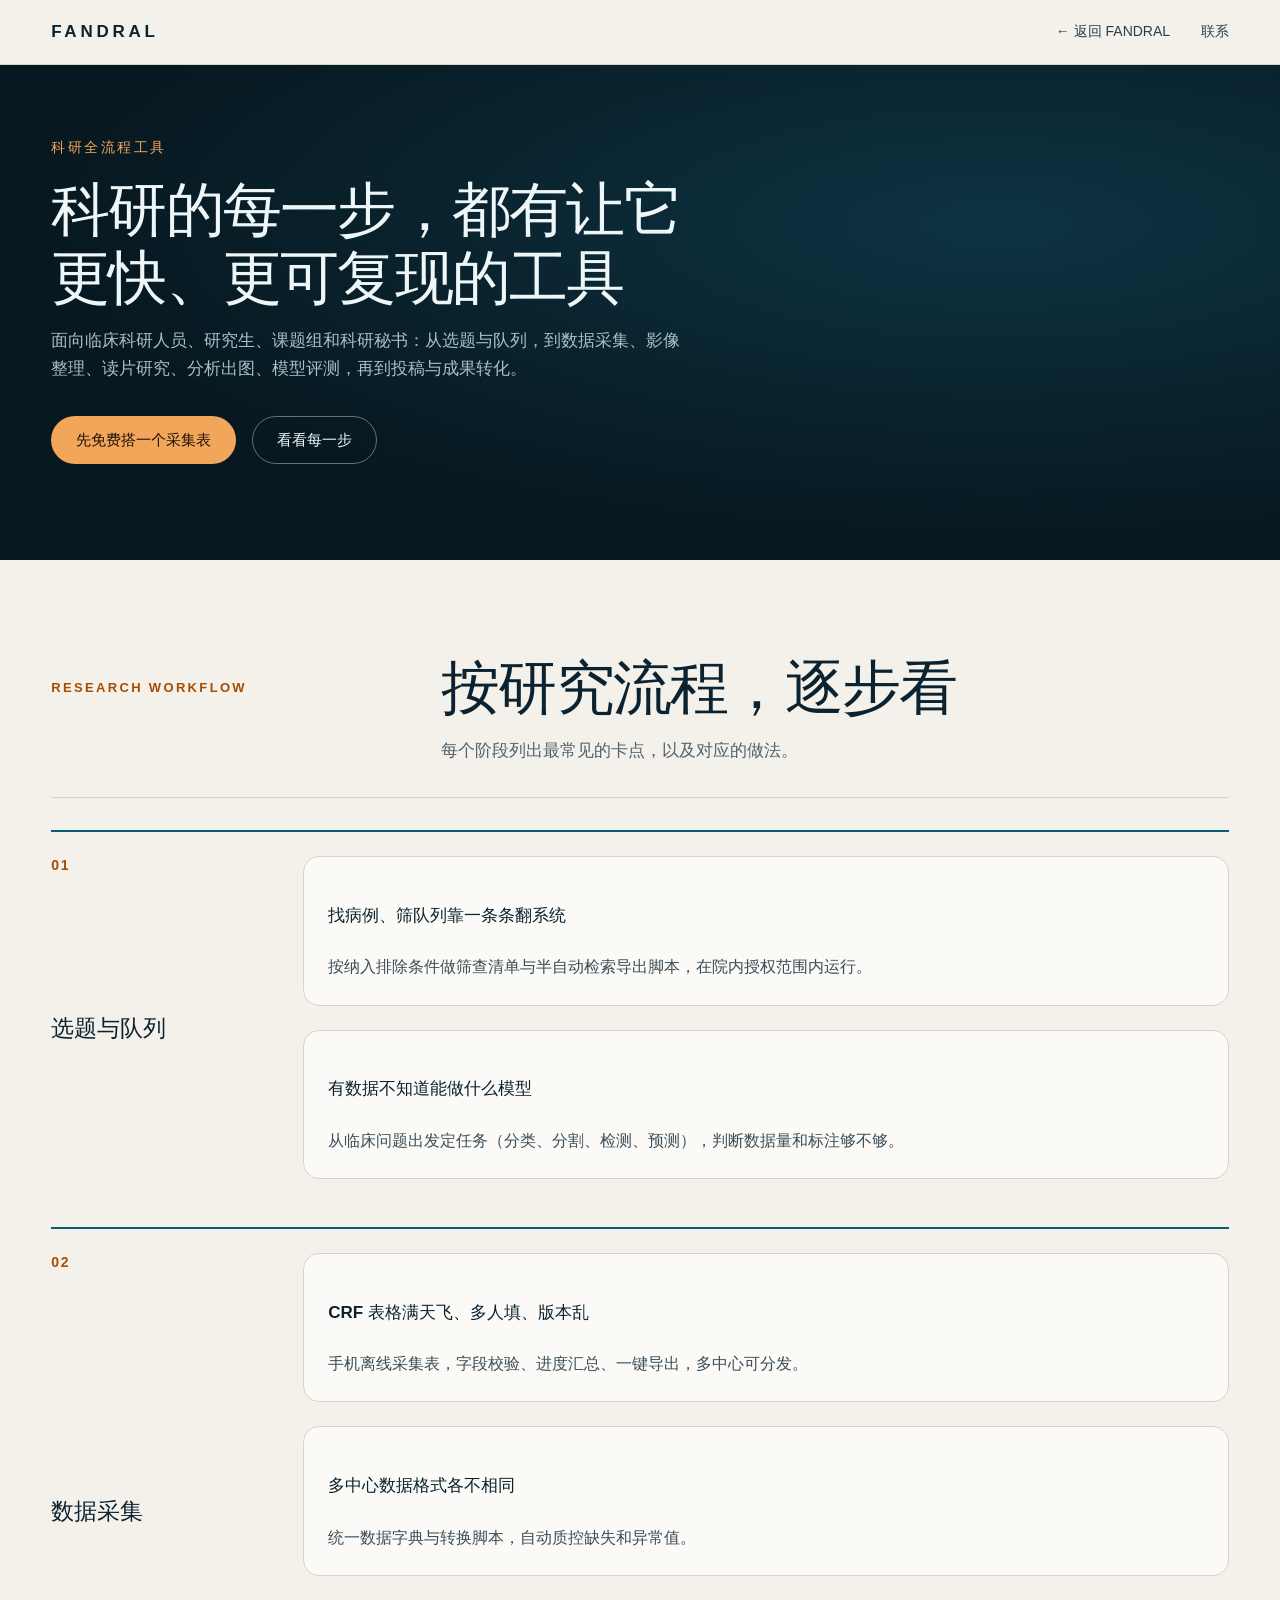
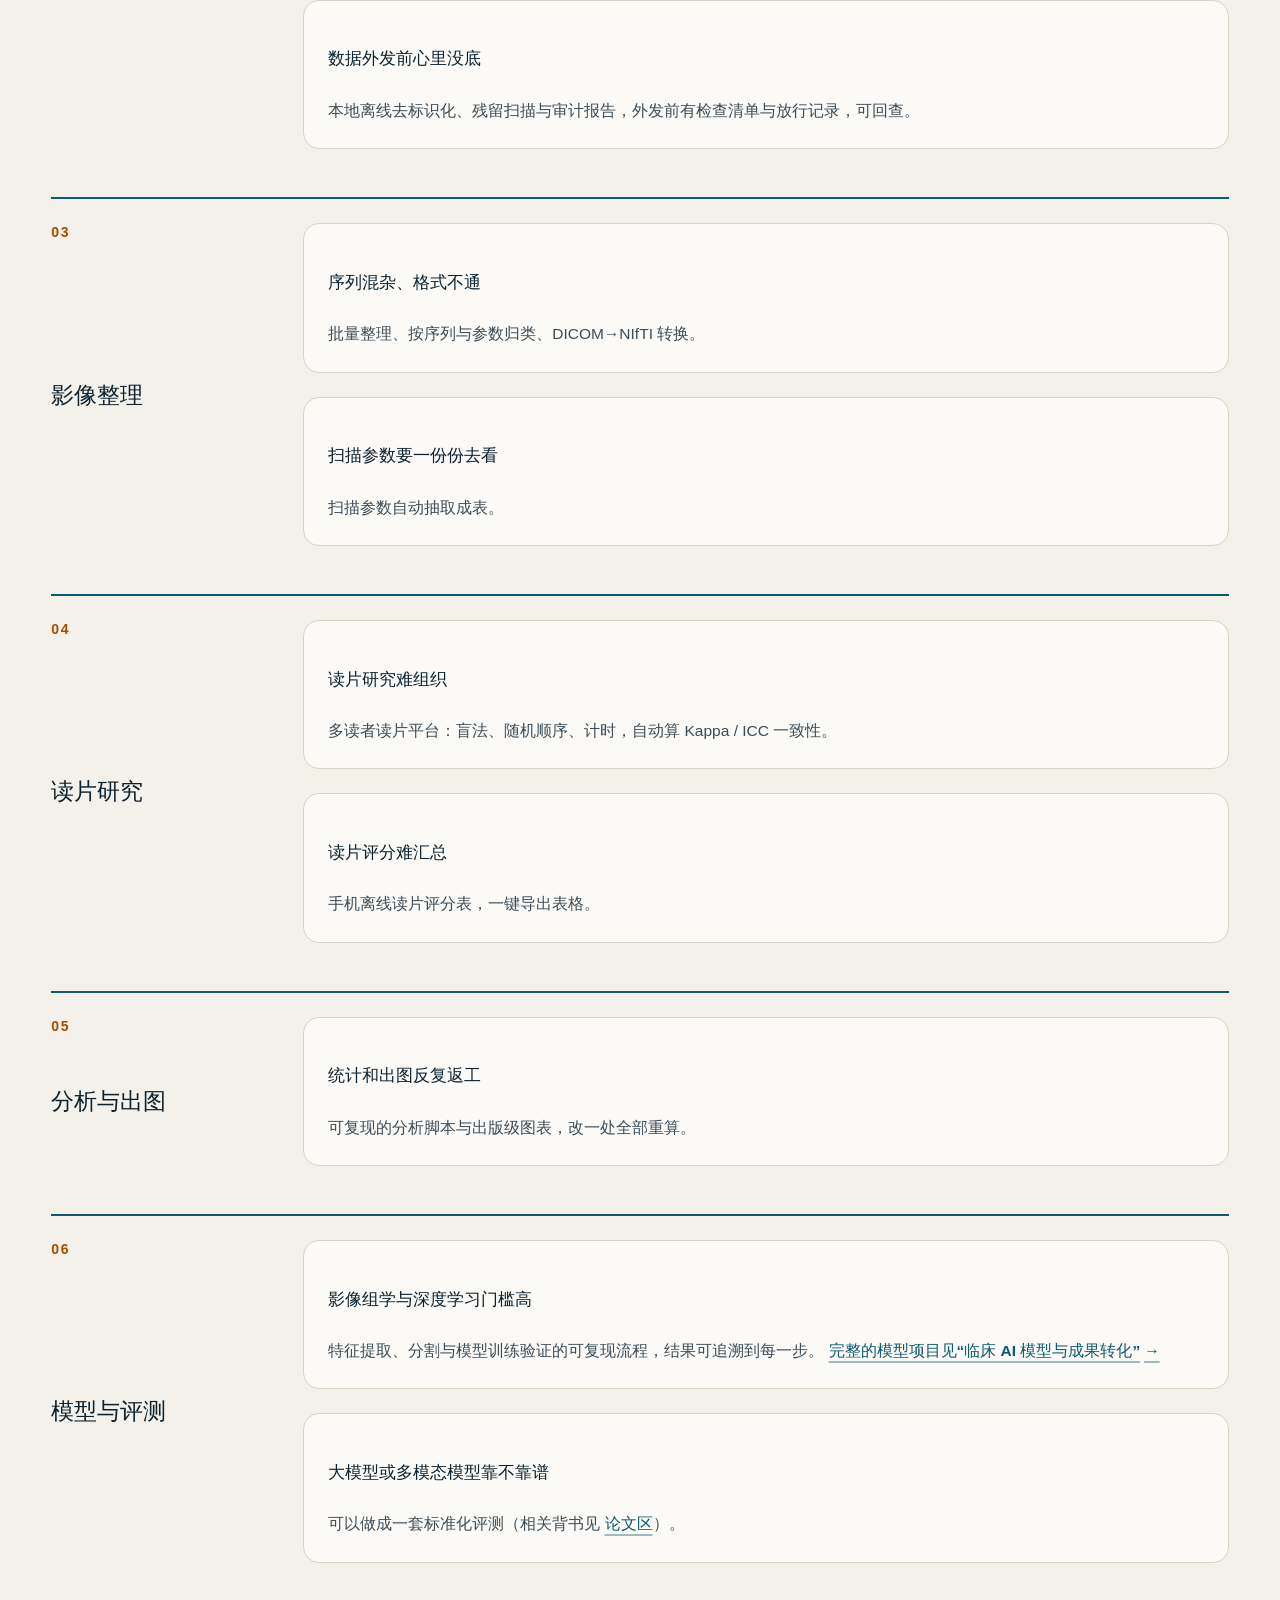
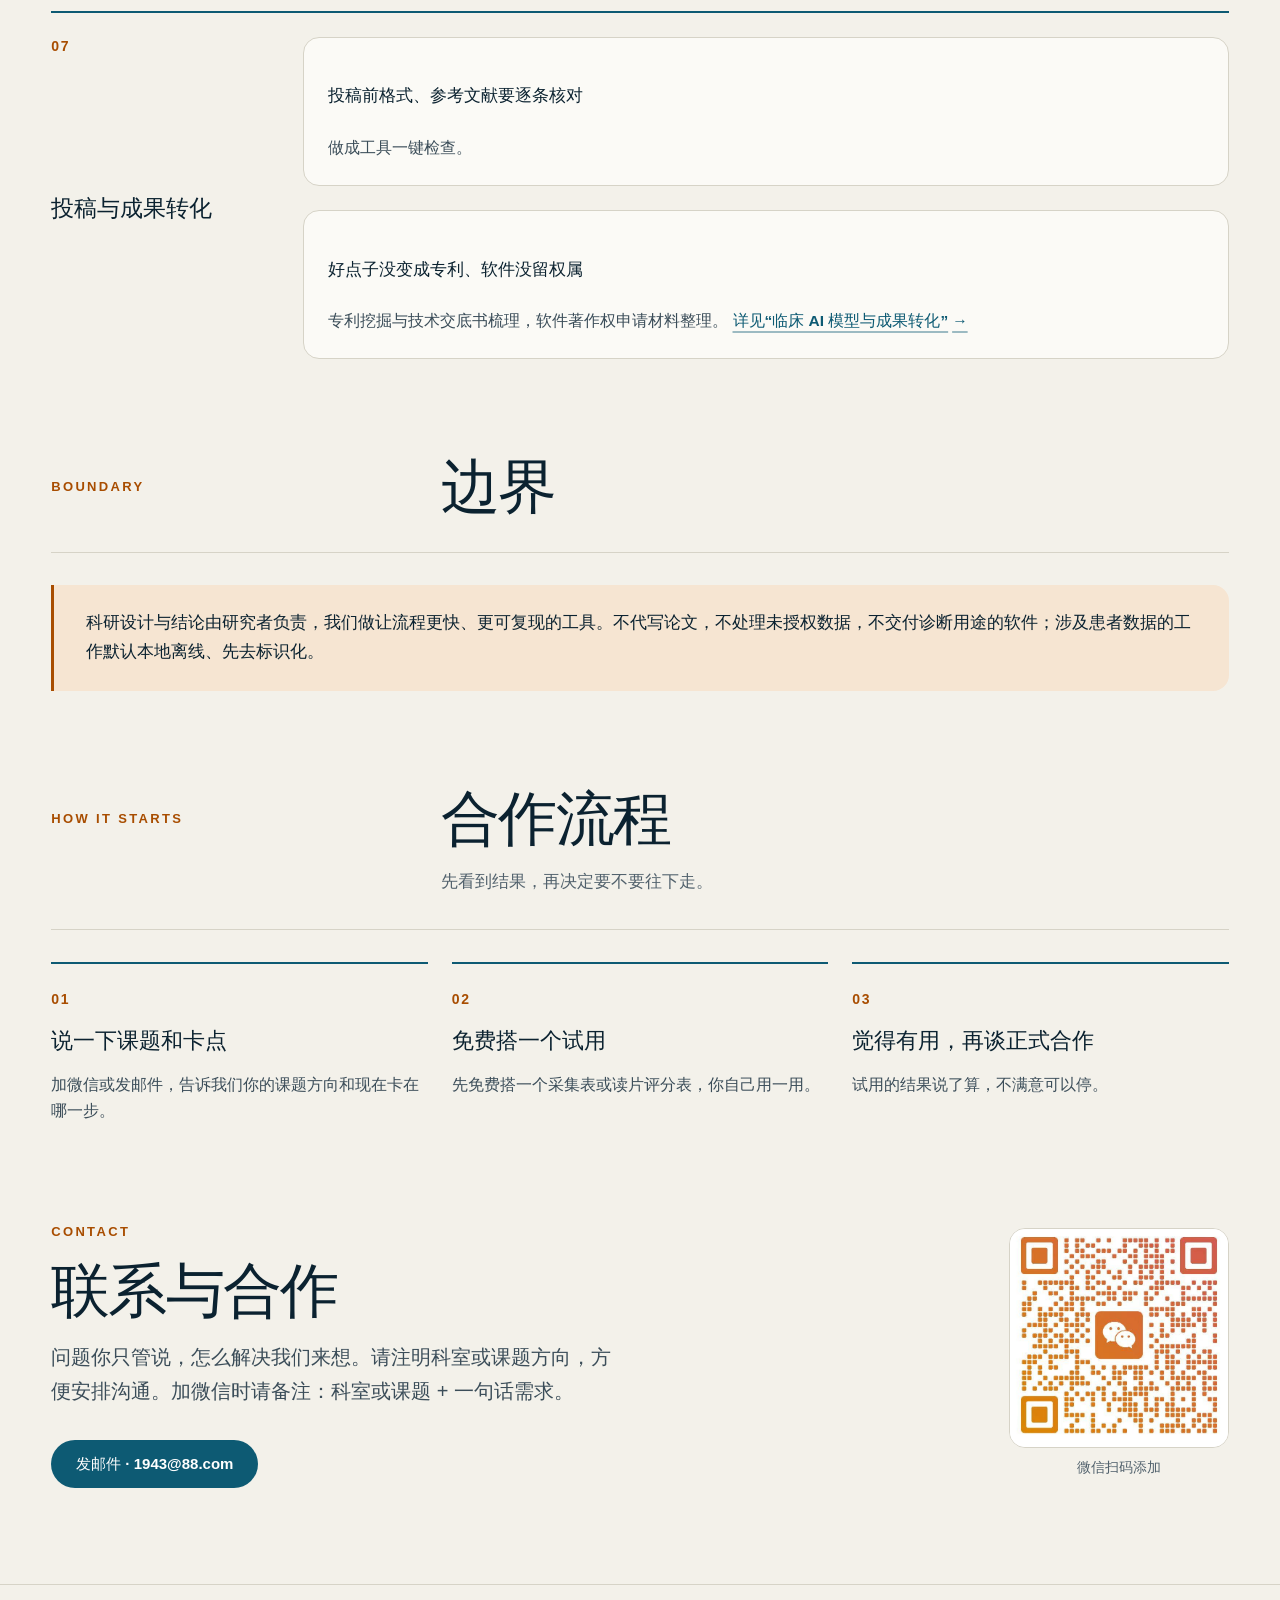
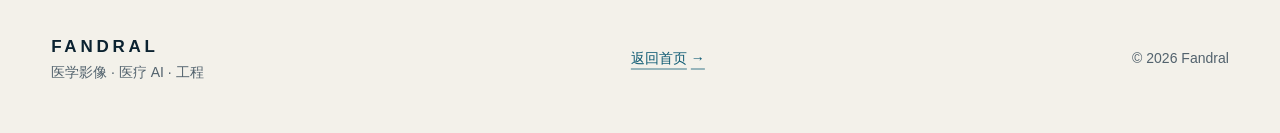
==== research/index.html @ ef319b2a "展示页服务区改为“卡在哪一步”加九个领域，新增科研全流程页 Co-Authored-By: Claude Opus 5.5 <noreply@anthropic.com>" ====
<!doctype html>
<html lang="zh-CN">
  <head>
    <meta charset="UTF-8" />
    <meta name="viewport" content="width=device-width, initial-scale=1.0" />
    <meta
      name="description"
      content="从选题与队列、数据采集、影像整理、读片研究到分析出图、模型评测和成果转化：临床科研全流程的可复现工具。"
    />
    <meta name="color-scheme" content="light dark" />
    <meta name="theme-color" content="#f3f1ea" media="(prefers-color-scheme: light)" />
    <meta name="theme-color" content="#071820" media="(prefers-color-scheme: dark)" />
    <meta property="og:title" content="科研全流程工具 | FANDRAL" />
    <meta property="og:description" content="让临床科研的每一步更快、更可复现。" />
    <meta property="og:type" content="website" />
    <meta property="og:url" content="https://fandral2008.github.io/research/" />
    <meta property="og:image" content="https://fandral2008.github.io/assets/og-fandral.png" />
    <meta name="twitter:card" content="summary_large_image" />
    <title>科研全流程工具 | FANDRAL</title>
    <link rel="icon" href="../assets/favicon.svg" type="image/svg+xml" />
    <link rel="stylesheet" href="../styles.css?v=20261024-r4" />
    <script src="../script.js?v=20261024-r4" defer></script>
  </head>
  <body>
    <a class="skip-link" href="#main">跳到主要内容</a>

    <header class="site-header" data-header data-solid>
      <a class="brand" href="../" aria-label="返回 FANDRAL 首页">FANDRAL</a>
      <nav aria-label="主导航">
        <a href="../">← 返回 FANDRAL</a>
        <a href="#contact">联系</a>
      </nav>
    </header>

    <main id="main">
      <section class="sub-hero" aria-labelledby="res-title">
        <div class="sub-hero-copy">
          <p class="hero-kicker">科研全流程工具</p>
          <h1 id="res-title">科研的每一步，都有让它更快、更可复现的工具</h1>
          <p class="hero-summary">面向临床科研人员、研究生、课题组和科研秘书：从选题与队列，到数据采集、影像整理、读片研究、分析出图、模型评测，再到投稿与成果转化。</p>
          <div class="hero-actions">
            <a class="button button-primary" href="#contact">先免费搭一个采集表</a>
            <a class="button button-ghost" href="#flow">看看每一步</a>
          </div>
        </div>
      </section>

      <section class="section" id="flow" aria-labelledby="flow-title">
        <div class="section-intro">
          <p class="eyebrow">Research Workflow</p>
          <div>
            <h2 id="flow-title">按研究流程，逐步看</h2>
            <p>每个阶段列出最常见的卡点，以及对应的做法。</p>
          </div>
        </div>
        <ol class="flow">
        <li class="flow-stage">
          <h3><span class="num">01</span>选题与队列</h3>
          <div class="flow-items">
            <article class="flow-item"><h4>找病例、筛队列靠一条条翻系统</h4><p>按纳入排除条件做筛查清单与半自动检索导出脚本，在院内授权范围内运行。</p></article>
            <article class="flow-item"><h4>有数据不知道能做什么模型</h4><p>从临床问题出发定任务（分类、分割、检测、预测），判断数据量和标注够不够。</p></article>
          </div>
        </li>
        <li class="flow-stage">
          <h3><span class="num">02</span>数据采集</h3>
          <div class="flow-items">
            <article class="flow-item"><h4>CRF 表格满天飞、多人填、版本乱</h4><p>手机离线采集表，字段校验、进度汇总、一键导出，多中心可分发。</p></article>
            <article class="flow-item"><h4>多中心数据格式各不相同</h4><p>统一数据字典与转换脚本，自动质控缺失和异常值。</p></article>
            <article class="flow-item"><h4>数据外发前心里没底</h4><p>本地离线去标识化、残留扫描与审计报告，外发前有检查清单与放行记录，可回查。</p></article>
          </div>
        </li>
        <li class="flow-stage">
          <h3><span class="num">03</span>影像整理</h3>
          <div class="flow-items">
            <article class="flow-item"><h4>序列混杂、格式不通</h4><p>批量整理、按序列与参数归类、DICOM→NIfTI 转换。</p></article>
            <article class="flow-item"><h4>扫描参数要一份份去看</h4><p>扫描参数自动抽取成表。</p></article>
          </div>
        </li>
        <li class="flow-stage">
          <h3><span class="num">04</span>读片研究</h3>
          <div class="flow-items">
            <article class="flow-item"><h4>读片研究难组织</h4><p>多读者读片平台：盲法、随机顺序、计时，自动算 Kappa / ICC 一致性。</p></article>
            <article class="flow-item"><h4>读片评分难汇总</h4><p>手机离线读片评分表，一键导出表格。</p></article>
          </div>
        </li>
        <li class="flow-stage">
          <h3><span class="num">05</span>分析与出图</h3>
          <div class="flow-items">
            <article class="flow-item"><h4>统计和出图反复返工</h4><p>可复现的分析脚本与出版级图表，改一处全部重算。</p></article>
          </div>
        </li>
        <li class="flow-stage">
          <h3><span class="num">06</span>模型与评测</h3>
          <div class="flow-items">
            <article class="flow-item"><h4>影像组学与深度学习门槛高</h4><p>特征提取、分割与模型训练验证的可复现流程，结果可追溯到每一步。 <a class="text-link" href="../#svc-model">完整的模型项目见“临床 AI 模型与成果转化” <span aria-hidden="true">→</span></a></p></article>
            <article class="flow-item"><h4>大模型或多模态模型靠不靠谱</h4><p>可以做成一套标准化评测（相关背书见 <a class="text-link" href="../#papers">论文区</a>）。</p></article>
          </div>
        </li>
        <li class="flow-stage">
          <h3><span class="num">07</span>投稿与成果转化</h3>
          <div class="flow-items">
            <article class="flow-item"><h4>投稿前格式、参考文献要逐条核对</h4><p>做成工具一键检查。</p></article>
            <article class="flow-item"><h4>好点子没变成专利、软件没留权属</h4><p>专利挖掘与技术交底书梳理，软件著作权申请材料整理。 <a class="text-link" href="../#svc-model">详见“临床 AI 模型与成果转化” <span aria-hidden="true">→</span></a></p></article>
          </div>
        </li>
        </ol>
      </section>

      <section class="section" id="boundary" aria-labelledby="boundary-title">
        <div class="section-intro">
          <p class="eyebrow">Boundary</p>
          <div>
            <h2 id="boundary-title">边界</h2>
          </div>
        </div>
        <p class="callout">科研设计与结论由研究者负责，我们做让流程更快、更可复现的工具。不代写论文，不处理未授权数据，不交付诊断用途的软件；涉及患者数据的工作默认本地离线、先去标识化。</p>
      </section>

      <section class="section" id="start" aria-labelledby="start-title">
        <div class="section-intro">
          <p class="eyebrow">How It Starts</p>
          <div>
            <h2 id="start-title">合作流程</h2>
            <p>先看到结果，再决定要不要往下走。</p>
          </div>
        </div>
        <ol class="method-list steps">
          <li><span class="num">01</span><h3>说一下课题和卡点</h3><p>加微信或发邮件，告诉我们你的课题方向和现在卡在哪一步。</p></li>
          <li><span class="num">02</span><h3>免费搭一个试用</h3><p>先免费搭一个采集表或读片评分表，你自己用一用。</p></li>
          <li><span class="num">03</span><h3>觉得有用，再谈正式合作</h3><p>试用的结果说了算，不满意可以停。</p></li>
        </ol>
      </section>

      <section class="contact" id="contact" aria-labelledby="contact-title">
        <div class="contact-copy">
          <p class="eyebrow">Contact</p>
          <h2 id="contact-title">联系与合作</h2>
          <p>问题你只管说，怎么解决我们来想。请注明科室或课题方向，方便安排沟通。加微信时请备注：科室或课题 + 一句话需求。</p>
          <a class="button button-primary" href="mailto:1943@88.com">发邮件 · 1943@88.com</a>
        </div>
        <figure class="contact-qr">
          <div class="qr-frame"><img src="../assets/wechat-qr.jpg" alt="微信二维码" width="820" height="1229" loading="lazy" /></div>
          <figcaption><span class="qr-desktop">微信扫码添加</span><span class="qr-mobile">长按识别二维码</span></figcaption>
        </figure>
      </section>
    </main>

    <footer class="site-footer">
      <div>
        <p class="brand">FANDRAL</p>
        <p>医学影像 · 医疗 AI · 工程</p>
      </div>
      <a class="text-link" href="../">返回首页 <span aria-hidden="true">→</span></a>
      <p>© <span data-year></span> Fandral</p>
    </footer>
  </body>
</html>
---- styles.css ----
/* FANDRAL — 影像控制台：墨青海军蓝为主色，琥珀为信号色 */

:root {
  color-scheme: light dark;

  --bg: #f3f1ea;
  --surface: #fbfaf6;
  --surface-2: #eae8df;
  --ink: #0b2230;
  --ink-2: #3b4d59;
  --muted: #52626d;
  --line: #d6d3c7;
  --primary: #0d5a73;
  --primary-ink: #ffffff;
  --primary-soft: #dcebee;
  --accent: #a84d00;
  --accent-soft: #f6e5d2;
  --focus: #a84d00;
  --glass: rgb(243 241 234 / 84%);
  --shadow: 0 1px 0 rgb(11 34 48 / 4%), 0 18px 40px -24px rgb(11 34 48 / 28%);

  --hero-bg: #071820;
  --hero-ink: #eef6f7;
  --hero-muted: #a9c0c8;
  --hero-line: #6fc6d8;
  --hero-accent: #f2a65a;

  --dot-live: #1b8a5a;
  --dot-patent: #c4730f;
  --dot-private: #6b7b86;
  --dot-open: #0d6f8e;
  --dot-research: #7a5cc7;

  --content: 1440px;
  --gutter: clamp(20px, 4vw, 72px);
  --r-sm: 8px;
  --r-md: 16px;
  --r-lg: 24px;
  --s1: 8px;
  --s2: 16px;
  --s3: 24px;
  --s4: 32px;
  --s5: 48px;
  --s6: 64px;
  --s7: 96px;
  --ease-out: cubic-bezier(0.22, 1, 0.36, 1);

  font-family: Inter, "SF Pro Text", "PingFang SC", "HarmonyOS Sans SC", "Microsoft YaHei", sans-serif;
  font-synthesis: none;
  text-rendering: optimizeLegibility;
  -webkit-font-smoothing: antialiased;
}

@media (prefers-color-scheme: dark) {
  :root {
    --bg: #071820;
    --surface: #0d2530;
    --surface-2: #11303d;
    --ink: #e7f1f3;
    --ink-2: #bdd0d6;
    --muted: #98aeb7;
    --line: #1f3d4b;
    --primary: #6cc9dc;
    --primary-ink: #04202a;
    --primary-soft: #123644;
    --accent: #f2a65a;
    --accent-soft: #3a2a1a;
    --focus: #f2a65a;
    --glass: rgb(7 24 32 / 82%);
    --shadow: 0 1px 0 rgb(255 255 255 / 3%), 0 18px 40px -24px rgb(0 0 0 / 70%);

    --dot-live: #4cc58c;
    --dot-patent: #f2a65a;
    --dot-private: #8ea3ad;
    --dot-open: #6cc9dc;
    --dot-research: #a58df0;
  }
}

* {
  box-sizing: border-box;
}

html {
  scroll-behavior: smooth;
  scroll-padding-top: 72px;
}

body {
  margin: 0;
  overflow-x: hidden;
  background: var(--bg);
  color: var(--ink);
  font-size: 16px;
  line-height: 1.7;
}

h1,
h2,
h3,
p,
dl,
dd,
ol,
ul {
  margin: 0;
}

ul,
ol {
  padding: 0;
  list-style: none;
}

a {
  color: inherit;
}

button,
a {
  -webkit-tap-highlight-color: transparent;
}

button:focus-visible,
a:focus-visible {
  outline: 3px solid var(--focus);
  outline-offset: 4px;
  border-radius: 4px;
}

.num,
.project-index,
.method-list .num,
#project-count,
.patent-no {
  font-variant-numeric: tabular-nums;
  font-feature-settings: "tnum" 1;
}

.skip-link {
  position: fixed;
  top: 12px;
  left: 12px;
  z-index: 100;
  padding: 10px 14px;
  background: var(--primary);
  color: var(--primary-ink);
  border-radius: var(--r-sm);
  transform: translateY(-160%);
}

.skip-link:focus {
  transform: translateY(0);
}

/* ---------- header ---------- */

.site-header {
  position: fixed;
  top: 0;
  left: 0;
  right: 0;
  z-index: 50;
  display: flex;
  align-items: center;
  justify-content: space-between;
  gap: var(--s3);
  height: 64px;
  padding-inline: var(--gutter);
  color: var(--hero-ink);
  transition: background 240ms var(--ease-out), color 240ms var(--ease-out), box-shadow 240ms var(--ease-out);
}

.site-header.is-scrolled {
  background: var(--glass);
  color: var(--ink);
  box-shadow: 0 1px 0 var(--line);
  -webkit-backdrop-filter: blur(14px) saturate(1.2);
  backdrop-filter: blur(14px) saturate(1.2);
}

.brand {
  font-weight: 800;
  font-size: 17px;
  letter-spacing: 0.22em;
  text-decoration: none;
}

.site-header nav {
  display: flex;
  gap: clamp(14px, 2.4vw, 36px);
}

.site-header nav a {
  position: relative;
  padding-block: 6px;
  font-size: 14px;
  text-decoration: none;
  opacity: 0.86;
  transition: opacity 160ms;
}

.site-header nav a::after {
  content: "";
  position: absolute;
  left: 0;
  right: 0;
  bottom: 0;
  height: 2px;
  background: var(--hero-accent);
  transform: scaleX(0);
  transform-origin: left;
  transition: transform 260ms var(--ease-out);
}

.is-scrolled nav a::after {
  background: var(--accent);
}

.site-header nav a:hover {
  opacity: 1;
}

.site-header nav a:hover::after {
  transform: scaleX(1);
}

/* ---------- buttons ---------- */

.button {
  display: inline-flex;
  align-items: center;
  justify-content: center;
  gap: 8px;
  min-height: 48px;
  padding: 0 24px;
  border: 1.5px solid transparent;
  border-radius: 999px;
  font-size: 15px;
  font-weight: 600;
  text-decoration: none;
  transition: transform 220ms var(--ease-out), background 160ms, border-color 160ms, color 160ms;
}

.button:hover {
  transform: translateY(-2px);
}

.button-primary {
  background: var(--hero-accent);
  color: #1d1205;
}

.button-primary:hover {
  background: #ffb870;
}

.button-ghost {
  border-color: rgb(238 246 247 / 40%);
  color: var(--hero-ink);
}

.button-ghost:hover {
  border-color: var(--hero-ink);
}

.button-outline {
  min-height: 40px;
  padding: 0 18px;
  border-color: var(--primary);
  color: var(--primary);
  font-size: 14px;
}

.button-outline:hover {
  background: var(--primary);
  color: var(--primary-ink);
}

.contact .button-primary {
  background: var(--primary);
  color: var(--primary-ink);
}

.contact .button-primary:hover {
  background: var(--ink);
  color: var(--bg);
}

.text-link {
  display: inline-flex;
  align-items: center;
  gap: 4px;
  color: var(--primary);
  font-weight: 600;
  text-decoration: underline;
  text-decoration-thickness: 1.5px;
  text-underline-offset: 5px;
  text-decoration-color: color-mix(in srgb, currentColor 40%, transparent);
  transition: text-decoration-color 160ms;
}

.text-link:hover {
  text-decoration-color: currentColor;
}

/* ---------- hero ---------- */

main,
.site-footer {
  width: 100%;
}

.hero {
  position: relative;
  display: flex;
  align-items: center;
  min-height: min(100svh, 900px);
  overflow: hidden;
  background: radial-gradient(120% 90% at 78% 40%, #0d3342 0%, var(--hero-bg) 62%);
  color: var(--hero-ink);
  isolation: isolate;
}

.hero-field {
  position: absolute;
  inset: 0;
  z-index: -1;
  transform: translate3d(var(--hero-x, 0), var(--hero-y, 0), 0) scale(1.04);
  transition: transform 420ms var(--ease-out);
  -webkit-mask-image: linear-gradient(90deg, transparent 0%, #000 52%);
  mask-image: linear-gradient(90deg, transparent 0%, #000 52%);
}

.hero-field svg {
  width: 100%;
  height: 100%;
}

.contours {
  stroke: var(--hero-line);
  stroke-width: 1.1;
  opacity: 0.4;
}

.contours path:nth-child(3n) {
  stroke-dasharray: 3 7;
}

.reticle {
  stroke: var(--hero-accent);
  stroke-width: 1.6;
}

.reticle .dot {
  fill: var(--hero-accent);
}

.hero-copy {
  width: min(100%, var(--content));
  margin-inline: auto;
  padding: 128px var(--gutter) 112px;
}

.hero-kicker {
  color: var(--hero-accent);
  font-size: 14px;
  font-weight: 600;
  letter-spacing: 0.18em;
}

.hero h1 {
  margin-top: var(--s3);
  font-size: clamp(64px, 12vw, 176px);
  font-weight: 800;
  line-height: 0.92;
  letter-spacing: -0.045em;
  background: linear-gradient(180deg, #ffffff 30%, #9fd4e0 100%);
  -webkit-background-clip: text;
  background-clip: text;
  color: transparent;
}

.hero-lead {
  max-width: 22em;
  margin-top: var(--s4);
  font-size: clamp(22px, 2.8vw, 38px);
  font-weight: 600;
  line-height: 1.35;
}

.hero-summary {
  max-width: 34em;
  margin-top: var(--s2);
  color: var(--hero-muted);
  font-size: clamp(16px, 1.3vw, 18px);
}

.hero-actions {
  display: flex;
  flex-wrap: wrap;
  gap: var(--s2);
  margin-top: var(--s5);
}

.hero-note {
  position: absolute;
  right: var(--gutter);
  bottom: var(--s4);
  color: var(--hero-muted);
  font-size: 12px;
  letter-spacing: 0.2em;
}

/* ---------- facts ---------- */

.facts {
  display: grid;
  grid-template-columns: repeat(4, 1fr);
  width: min(100% - 2 * var(--gutter), var(--content));
  margin: calc(var(--s6) * -1) auto 0;
  position: relative;
  z-index: 2;
  background: var(--surface);
  border: 1px solid var(--line);
  border-radius: var(--r-lg);
  box-shadow: var(--shadow);
  overflow: hidden;
}

.facts > div {
  display: flex;
  flex-direction: column;
  justify-content: space-between;
  gap: var(--s2);
  min-height: 148px;
  padding: var(--s4);
}

.facts > div + div {
  border-left: 1px solid var(--line);
}

.facts strong {
  color: var(--primary);
  font-size: clamp(22px, 2.3vw, 32px);
  font-weight: 800;
  line-height: 1.15;
  letter-spacing: -0.02em;
}

.facts .num {
  font-size: clamp(40px, 4.4vw, 64px);
  line-height: 1;
}

.facts span {
  color: var(--muted);
  font-size: 14px;
}

/* ---------- sections ---------- */

.section,
.contact {
  width: min(100% - 2 * var(--gutter), var(--content));
  margin-inline: auto;
  padding-block: var(--s7) 0;
}

.section-intro {
  display: grid;
  grid-template-columns: minmax(0, 1fr) minmax(0, 2.2fr);
  gap: var(--s4);
  align-items: start;
  padding-bottom: var(--s4);
  border-bottom: 1px solid var(--line);
}

.eyebrow {
  color: var(--accent);
  font-size: 13px;
  font-weight: 700;
  letter-spacing: 0.18em;
  text-transform: uppercase;
}

h2 {
  font-size: clamp(36px, 4.6vw, 64px);
  font-weight: 800;
  line-height: 1.1;
  letter-spacing: -0.03em;
}

.section-intro > .eyebrow {
  padding-top: 1.6em;
}

.section-intro p:not(.eyebrow) {
  max-width: 36em;
  margin-top: var(--s2);
  color: var(--muted);
  font-size: 17px;
}

/* ---------- filters ---------- */

.filters {
  display: flex;
  flex-wrap: wrap;
  align-items: center;
  gap: var(--s1);
  padding-block: var(--s4);
}

.filter {
  min-height: 44px;
  padding: 0 20px;
  border: 1px solid var(--line);
  border-radius: 999px;
  background: transparent;
  color: var(--ink-2);
  font: inherit;
  font-size: 14px;
  cursor: pointer;
  transition: background 160ms, color 160ms, border-color 160ms;
}

.filter:hover {
  border-color: var(--primary);
  color: var(--primary);
}

.filter.is-active {
  border-color: var(--primary);
  background: var(--primary);
  color: var(--primary-ink);
}

#project-count {
  margin-left: auto;
  color: var(--muted);
  font-size: 14px;
}

[hidden] {
  display: none !important;
}

/* ---------- shared project bits ---------- */

.project-index {
  color: var(--accent);
  font-size: 13px;
  font-weight: 700;
  letter-spacing: 0.12em;
}

.project-type {
  color: var(--muted);
  font-size: 12px;
  font-weight: 600;
  letter-spacing: 0.1em;
  text-transform: uppercase;
}

.project h3 {
  font-size: clamp(22px, 2.2vw, 30px);
  font-weight: 700;
  line-height: 1.25;
  letter-spacing: -0.015em;
}

.case-lead {
  margin-top: var(--s1);
  color: var(--accent);
  font-size: clamp(16px, 1.4vw, 19px);
  font-weight: 600;
}

.project-tags {
  display: flex;
  flex-wrap: wrap;
  gap: 8px;
}

.project-tags li {
  padding: 4px 12px;
  border-radius: 999px;
  background: var(--primary-soft);
  color: var(--primary);
  font-size: 12.5px;
  font-weight: 600;
  line-height: 1.6;
}

.project-boundary {
  color: var(--muted);
  font-size: 13.5px;
  padding-left: 14px;
  border-left: 2px solid var(--accent);
}

.project-actions {
  display: flex;
  flex-wrap: wrap;
  align-items: center;
  gap: var(--s2) var(--s3);
}

.project-status {
  display: inline-flex;
  align-items: center;
  gap: 10px;
  align-self: flex-start;
  padding: 6px 14px 6px 12px;
  border: 1px solid var(--line);
  border-radius: 999px;
  color: var(--ink-2);
  font-size: 13px;
  font-weight: 600;
  line-height: 1.5;
}

.project-status::before {
  content: "";
  width: 8px;
  height: 8px;
  border-radius: 50%;
  background: var(--dot, var(--dot-private));
  box-shadow: 0 0 0 3px color-mix(in srgb, var(--dot, var(--dot-private)) 24%, transparent);
}

.status-live { --dot: var(--dot-live); }
.status-patent { --dot: var(--dot-patent); }
.status-private { --dot: var(--dot-private); }
.status-open { --dot: var(--dot-open); }
.status-research { --dot: var(--dot-research); }

/* ---------- case cards ---------- */

.case-list {
  display: grid;
  gap: var(--s3);
}

.case {
  display: grid;
  grid-template-columns: minmax(0, 1fr) clamp(220px, 24vw, 320px);
  grid-template-areas:
    "head art"
    "body art"
    "status art";
  column-gap: var(--s6);
  row-gap: var(--s3);
  padding: var(--s5);
  border: 1px solid var(--line);
  border-radius: var(--r-lg);
  background: var(--surface);
  box-shadow: var(--shadow);
  transition: transform 320ms var(--ease-out), border-color 200ms;
}

.case:hover {
  transform: translateY(-3px);
  border-color: var(--primary);
}

.case-head {
  grid-area: head;
  display: grid;
  gap: var(--s1);
}

.case-body {
  grid-area: body;
  display: grid;
  gap: var(--s3);
  align-content: start;
}

.case .project-status {
  grid-area: status;
  justify-self: start;
}

.case-steps {
  display: grid;
  gap: var(--s2);
}

.case-steps > div {
  display: grid;
  grid-template-columns: 56px minmax(0, 1fr);
  gap: var(--s2);
  padding-top: var(--s2);
  border-top: 1px solid var(--line);
}

.case-steps dt {
  color: var(--accent);
  font-size: 14px;
  font-weight: 700;
  letter-spacing: 0.1em;
}

.case-steps dd {
  color: var(--ink-2);
}

.case-points {
  display: grid;
  gap: var(--s1);
  margin: var(--s1) 0 0;
  padding: 0;
  list-style: none;
}

.case-points li {
  position: relative;
  padding-left: 18px;
}

.case-points li::before {
  content: "";
  position: absolute;
  top: 0.7em;
  left: 2px;
  width: 6px;
  height: 6px;
  border-radius: 50%;
  background: var(--accent);
}

.case-points strong {
  display: block;
  color: var(--ink);
  font-weight: 700;
}

.case-art {
  grid-area: art;
  align-self: stretch;
  justify-self: stretch;
  width: 100%;
  height: auto;
  min-height: 200px;
  padding: var(--s3);
  border-radius: var(--r-md);
  background:
    radial-gradient(circle at 80% 10%, color-mix(in srgb, var(--primary) 18%, transparent), transparent 60%),
    var(--surface-2);
  color: var(--primary);
}

.case-art .art-grid rect,
.case-art .art-box rect,
.case-art .art-ticks circle {
  fill: none;
  stroke: currentColor;
  stroke-width: 1.4;
  opacity: 0.55;
}

.case-art .art-grid rect.on {
  fill: currentColor;
  opacity: 0.85;
}

.case-art .art-line,
.case-art .art-lines path,
.case-art .art-masked path {
  fill: none;
  stroke: currentColor;
  stroke-width: 2;
  stroke-linecap: round;
}

.case-art .art-lines path {
  opacity: 0.5;
}

.case-art .art-masked path {
  stroke-width: 7;
  opacity: 0.8;
}

.case-art .art-shield {
  fill: color-mix(in srgb, var(--primary) 16%, transparent);
  stroke: currentColor;
  stroke-width: 2;
  stroke-linejoin: round;
}

.case-art .art-dot {
  fill: var(--accent);
}

.case-art .art-gate rect {
  fill: var(--accent);
}

.case-art .art-ring circle {
  fill: none;
  stroke: currentColor;
  stroke-width: 1.4;
  stroke-dasharray: 4 5;
  opacity: 0.6;
}

.case-art .art-core {
  fill: color-mix(in srgb, var(--primary) 22%, transparent);
  stroke: currentColor;
  stroke-width: 2;
}

.case-art .art-beam {
  fill: color-mix(in srgb, var(--accent) 22%, transparent);
  stroke: var(--accent);
  stroke-width: 1.2;
  stroke-dasharray: 3 4;
}

.case-art .art-bone {
  fill: none;
  stroke: currentColor;
  stroke-width: 9;
  stroke-linecap: round;
  stroke-linejoin: round;
  opacity: 0.55;
}

.case-art .art-bars rect {
  fill: currentColor;
}

.case-art .art-bars .lo { opacity: 0.3; }
.case-art .art-bars .mid { opacity: 0.6; }
.case-art .art-bars .hi { fill: var(--accent); }

/* ---------- bento ---------- */

.bento {
  display: grid;
  grid-template-columns: repeat(12, minmax(0, 1fr));
  grid-auto-flow: dense;
  gap: var(--s3);
  margin-top: var(--s3);
}

.tile {
  display: flex;
  flex-direction: column;
  align-items: flex-start;
  gap: var(--s2);
  grid-column: span 4;
  padding: var(--s4);
  border: 1px solid var(--line);
  border-radius: var(--r-lg);
  background: var(--surface);
  transition: transform 320ms var(--ease-out), border-color 200ms, box-shadow 200ms;
}

.tile:hover {
  transform: translateY(-3px);
  border-color: var(--primary);
  box-shadow: var(--shadow);
}

.tile-wide {
  grid-column: span 8;
}

.tile-w2 {
  grid-column: span 8;
}

.tile-tall {
  grid-row: span 2;
  background:
    radial-gradient(120% 80% at 100% 0%, color-mix(in srgb, var(--primary) 16%, transparent), transparent 60%),
    var(--surface);
}

.tile h3 {
  font-size: clamp(20px, 1.8vw, 24px);
}

.tile > p:not([class]) {
  color: var(--ink-2);
  font-size: 15.5px;
}

.tile .project-status {
  margin-top: auto;
}

/* ---------- method ---------- */

.method-list {
  display: grid;
  grid-template-columns: repeat(4, minmax(0, 1fr));
  gap: var(--s3);
  padding-top: var(--s4);
}

.method-list li {
  display: grid;
  align-content: start;
  gap: var(--s2);
  padding-top: var(--s3);
  border-top: 2px solid var(--primary);
}

.method-list .num {
  color: var(--accent);
  font-size: 14px;
  font-weight: 700;
  letter-spacing: 0.12em;
}

.method-list h3 {
  font-size: 22px;
  line-height: 1.3;
}

.method-list p {
  color: var(--ink-2);
  font-size: 15.5px;
}

.method-list .text-link {
  margin-left: 4px;
}

/* ---------- patents ---------- */

.patent-feature {
  position: relative;
  display: grid;
  gap: var(--s2);
  margin-top: var(--s4);
  padding: var(--s5) var(--s4);
  border: 1px solid var(--accent);
  border-radius: var(--r-lg);
  background:
    linear-gradient(100deg, var(--accent-soft), transparent 60%),
    var(--surface);
  overflow: hidden;
}

.patent-feature::after {
  content: "";
  position: absolute;
  right: -40px;
  top: -40px;
  width: 220px;
  height: 220px;
  border-radius: 50%;
  border: 1px solid color-mix(in srgb, var(--accent) 35%, transparent);
  box-shadow: 0 0 0 28px color-mix(in srgb, var(--accent) 7%, transparent), 0 0 0 56px color-mix(in srgb, var(--accent) 4%, transparent);
  pointer-events: none;
}

.patent-feature-top {
  display: flex;
  flex-wrap: wrap;
  align-items: center;
  gap: var(--s2) var(--s3);
}

.patent-feature h3 {
  max-width: 24em;
  font-size: clamp(24px, 3vw, 40px);
  line-height: 1.3;
  letter-spacing: -0.015em;
}

.patent-badge {
  display: inline-flex;
  align-items: center;
  align-self: start;
  justify-self: start;
  padding: 3px 12px;
  border-radius: 999px;
  background: var(--primary-soft);
  color: var(--primary);
  font-size: 13px;
  font-weight: 700;
  letter-spacing: 0.04em;
  white-space: nowrap;
}

.patent-badge.is-granted {
  background: var(--accent);
  color: var(--bg);
}

.patent-no {
  color: var(--muted);
  font-family: ui-monospace, "SF Mono", Menlo, Consolas, monospace;
  font-size: 14px;
  font-variant-numeric: tabular-nums;
  letter-spacing: 0.02em;
  overflow-wrap: anywhere;
}

.patent-role {
  color: var(--ink-2);
  font-size: 15px;
  font-weight: 600;
}

.patent-table {
  margin-top: var(--s3);
  border: 1px solid var(--line);
  border-radius: var(--r-lg);
  background: var(--surface);
  overflow: hidden;
}

.patent-item {
  display: grid;
  grid-template-columns: 96px minmax(0, 1fr) 112px 190px;
  gap: var(--s3);
  align-items: center;
  padding: var(--s3) var(--s4);
  transition: background 200ms;
}

.patent-item + .patent-item {
  border-top: 1px solid var(--line);
}

.patent-item:hover {
  background: var(--primary-soft);
}

.patent-item h3 {
  font-size: clamp(16px, 1.5vw, 19px);
  line-height: 1.45;
  font-weight: 600;
}

/* ---------- papers ---------- */

.paper {
  display: grid;
  grid-template-columns: minmax(0, 1fr) 280px;
  gap: var(--s5);
  margin-top: var(--s4);
  padding: var(--s5) var(--s4);
  border: 1px solid var(--line);
  border-radius: var(--r-lg);
  background:
    radial-gradient(90% 120% at 100% 0%, color-mix(in srgb, var(--primary) 12%, transparent), transparent 60%),
    var(--surface);
}

.paper-main {
  display: grid;
  align-content: start;
  gap: var(--s3);
}

.paper-meta {
  display: flex;
  flex-wrap: wrap;
  align-items: center;
  gap: var(--s1) var(--s2);
  color: var(--muted);
  font-size: 14px;
  font-weight: 600;
}

.paper h3 {
  font-size: clamp(20px, 2.2vw, 30px);
  line-height: 1.35;
  letter-spacing: -0.01em;
  overflow-wrap: break-word;
}

.paper-abstract {
  max-width: 40em;
  color: var(--ink-2);
  font-size: 16.5px;
}

.paper-figures {
  display: grid;
  align-content: center;
  gap: var(--s3);
  padding-left: var(--s4);
  border-left: 1px solid var(--line);
}

.paper-figures strong {
  display: block;
  color: var(--primary);
  font-size: clamp(44px, 4.6vw, 64px);
  font-weight: 800;
  line-height: 1;
}

.paper-figures span {
  color: var(--muted);
  font-size: 14px;
}

.paper-figures svg {
  width: 100%;
  max-width: 180px;
  height: auto;
}

.paper-dots circle {
  fill: var(--primary);
  opacity: 0.3;
}

.paper-dots .hit {
  fill: var(--accent);
  opacity: 1;
}

/* ---------- profile ---------- */

.profile-grid {
  display: grid;
  grid-template-columns: repeat(4, minmax(0, 1fr));
  gap: var(--s3);
  padding-top: var(--s4);
}

.profile-grid article {
  display: grid;
  align-content: start;
  gap: var(--s2);
  min-height: 260px;
  padding: var(--s4);
  border-radius: var(--r-md);
  background: var(--surface-2);
}

.profile-grid span {
  color: var(--accent);
  font-size: 32px;
  line-height: 1;
  font-weight: 700;
  letter-spacing: 0.12em;
}

.profile-grid h3 {
  font-size: clamp(22px, 2vw, 28px);
  line-height: 1.3;
}

.profile-grid p {
  color: var(--ink-2);
  font-size: 17px;
  line-height: 1.6;
}

/* ---------- contact & footer ---------- */

.contact {
  display: grid;
  grid-template-columns: minmax(0, 1fr) auto;
  gap: var(--s5);
  align-items: center;
  padding-bottom: var(--s7);
}

.contact-copy {
  display: grid;
  justify-items: start;
  gap: var(--s2);
}

.contact-copy > p:not(.eyebrow) {
  max-width: 28em;
  margin-bottom: var(--s2);
  color: var(--ink-2);
  font-size: clamp(17px, 1.6vw, 20px);
}

.contact-qr {
  display: grid;
  gap: var(--s1);
  justify-items: center;
  margin: 0;
}

.qr-frame {
  position: relative;
  width: 220px;
  height: 220px;
  overflow: hidden;
  border: 1px solid var(--line);
  border-radius: var(--r-md);
  background: #ffffff;
}

.qr-frame img {
  position: absolute;
  left: -18.3%;
  top: -60.8%;
  width: 136.7%;
  height: auto;
  max-width: none;
}

.contact-qr figcaption {
  color: var(--muted);
  font-size: 14px;
}

.qr-mobile {
  display: none;
}

.site-footer {
  display: flex;
  flex-wrap: wrap;
  align-items: center;
  justify-content: space-between;
  gap: var(--s3);
  padding: var(--s5) var(--gutter);
  border-top: 1px solid var(--line);
  color: var(--muted);
  font-size: 14px;
}

.site-footer .brand {
  color: var(--ink);
}

/* ---------- services ---------- */

.domains {
  margin-top: var(--s7, 96px);
}

.service-grid {
  display: grid;
  grid-template-columns: repeat(3, minmax(0, 1fr));
  align-items: start;
  gap: var(--s3);
  margin-top: var(--s4);
}

.service {
  display: flex;
  flex-direction: column;
  gap: var(--s2);
  padding: var(--s4);
  border: 1px solid var(--line);
  border-radius: var(--r-lg);
  background: var(--surface);
  transition: transform 320ms var(--ease-out), border-color 200ms, box-shadow 200ms;
}

.service:hover {
  border-color: var(--primary);
  box-shadow: var(--shadow);
}

.has-motion .service.reveal.is-visible:hover {
  transform: translateY(-3px);
}

.service-no {
  color: var(--accent);
  font-size: 13px;
  font-weight: 700;
  letter-spacing: 0.12em;
  font-variant-numeric: tabular-nums;
}

.service h3 {
  font-size: clamp(22px, 2vw, 28px);
  line-height: 1.25;
  letter-spacing: -0.015em;
}

.service-rows {
  display: grid;
  gap: var(--s1);
}

.service-rows > div {
  display: grid;
  grid-template-columns: 5.5em minmax(0, 1fr);
  gap: var(--s2);
  padding-top: var(--s1);
  border-top: 1px solid var(--line);
}

.service-rows dt {
  color: var(--muted);
  font-size: 13.5px;
  font-weight: 700;
}

.service-rows dd {
  color: var(--ink-2);
  font-size: 15.5px;
}

.service-rows > .is-start {
  margin-top: var(--s1);
  padding: 12px var(--s2);
  border: 0;
  border-left: 3px solid var(--accent);
  border-radius: 0 var(--r-sm) var(--r-sm) 0;
  background: var(--accent-soft);
}

.service-rows > .is-start dt {
  color: var(--accent);
}

.service-rows > .is-start dd {
  color: var(--ink);
  font-weight: 600;
}

.service-links {
  display: flex;
  flex-wrap: wrap;
  align-items: center;
  gap: var(--s1) var(--s3);
  margin-top: auto;
  padding-top: var(--s1);
  font-size: 14.5px;
}

.related {
  color: var(--muted);
  font-size: 14px;
}

.related .text-link {
  font-size: 14px;
}

.steps {
  grid-template-columns: repeat(3, minmax(0, 1fr));
}

.modes {
  grid-template-columns: repeat(4, minmax(0, 1fr));
}

/* ---------- stuck / stages ---------- */

.stage-grid {
  display: grid;
  grid-template-columns: repeat(4, minmax(0, 1fr));
  gap: var(--s3);
  margin-top: var(--s4);
}

.stage {
  display: flex;
  flex-direction: column;
  gap: var(--s2);
  padding: var(--s4);
  border: 1px solid var(--line);
  border-top: 3px solid var(--primary);
  border-radius: var(--r-lg);
  background: var(--surface);
  transition: transform 320ms var(--ease-out), border-color 200ms, box-shadow 200ms;
}

.stage:hover {
  border-color: var(--primary);
  box-shadow: var(--shadow);
}

.stage-no {
  color: var(--accent);
  font-size: 13px;
  font-weight: 700;
  letter-spacing: 0.12em;
  font-variant-numeric: tabular-nums;
}

.stage h3 {
  font-size: clamp(21px, 1.8vw, 26px);
  line-height: 1.25;
  letter-spacing: -0.015em;
}

.stage-situation {
  color: var(--muted);
  font-size: 15.5px;
  font-style: normal;
}

.stage-rows {
  display: grid;
  gap: var(--s1);
}

.stage-rows > div {
  display: grid;
  gap: 2px;
  padding-top: var(--s1);
  border-top: 1px solid var(--line);
}

.stage-rows dt {
  color: var(--muted);
  font-size: 13.5px;
  font-weight: 700;
}

.stage-rows dd {
  color: var(--ink-2);
  font-size: 15.5px;
}

.stage-rows > .is-out {
  padding: 12px var(--s2);
  border: 0;
  border-left: 3px solid var(--accent);
  border-radius: 0 var(--r-sm) var(--r-sm) 0;
  background: var(--accent-soft);
}

.stage-rows > .is-out dt {
  color: var(--accent);
}

.stage-rows > .is-out dd {
  color: var(--ink);
  font-weight: 600;
}

.stage .button {
  align-self: flex-start;
  margin-top: auto;
}

/* ---------- domain cards: pains, details ---------- */

.service-for {
  color: var(--ink-2);
  font-size: 15.5px;
}

.service-for span {
  margin-right: 0.6em;
  color: var(--muted);
  font-size: 13.5px;
  font-weight: 700;
}

.pain-head {
  margin-top: var(--s1);
  color: var(--primary);
  font-size: 13.5px;
  font-weight: 700;
  letter-spacing: 0.06em;
}

.pain-list {
  display: grid;
  gap: var(--s1);
}

.pain-list li {
  display: grid;
  gap: 2px;
  padding-top: var(--s1);
  border-top: 1px solid var(--line);
}

.pain-list strong {
  color: var(--ink);
  font-size: 15.5px;
  line-height: 1.4;
}

.pain-list span {
  color: var(--ink-2);
  font-size: 15px;
}

.more {
  display: grid;
  gap: var(--s2);
}

.more > summary {
  display: inline-flex;
  align-items: center;
  align-self: start;
  gap: 8px;
  min-height: 44px;
  padding: 0 var(--s2);
  border: 1px solid var(--primary);
  border-radius: 999px;
  color: var(--primary);
  font-size: 14.5px;
  font-weight: 700;
  cursor: pointer;
  list-style: none;
}

.more > summary::-webkit-details-marker {
  display: none;
}

.more > summary::after {
  content: "+";
  font-size: 18px;
  line-height: 1;
}

.more[open] > summary::after {
  content: "\2212";
}

.more > summary:hover {
  background: var(--primary-soft);
}

.more > summary:focus-visible {
  outline: 3px solid var(--focus);
  outline-offset: 3px;
}

.more .when-open,
.more[open] .when-closed {
  display: none;
}

.more[open] .when-open {
  display: inline;
}

.more[open] > summary {
  margin-top: var(--s1);
}

.more-body {
  display: grid;
  gap: var(--s2);
}

.surprise {
  display: grid;
  gap: var(--s1);
  padding: 12px var(--s2);
  border-radius: var(--r-sm);
  background: var(--primary-soft);
  color: var(--ink);
  font-size: 15px;
}

.surprise strong {
  display: block;
  margin-bottom: 2px;
  color: var(--primary);
  font-size: 13.5px;
}

.surprise-list {
  display: grid;
  gap: var(--s1);
  padding-left: 1.1em;
  list-style: disc;
}

.boundary {
  color: var(--muted);
  font-size: 13.5px;
}

.promises {
  display: grid;
  grid-template-columns: repeat(3, minmax(0, 1fr));
  gap: var(--s3);
  margin-top: var(--s4);
  padding: 0;
}

.promises li {
  padding: 12px var(--s2);
  border-left: 3px solid var(--accent);
  border-radius: 0 var(--r-sm) var(--r-sm) 0;
  background: var(--accent-soft);
  color: var(--ink);
  font-size: 15.5px;
  font-weight: 600;
}

/* ---------- research flow ---------- */

.flow {
  display: grid;
  gap: var(--s5, 48px);
  margin-top: var(--s4);
}

.flow-stage {
  display: grid;
  grid-template-columns: minmax(0, 220px) minmax(0, 1fr);
  gap: var(--s4);
  padding-top: var(--s3);
  border-top: 2px solid var(--primary);
}

.flow-stage > h3 {
  display: grid;
  gap: 4px;
  font-size: clamp(20px, 1.8vw, 24px);
  line-height: 1.3;
}

.flow-stage > h3 .num {
  color: var(--accent);
  font-size: 14px;
  letter-spacing: 0.12em;
}

.flow-items {
  display: grid;
  gap: var(--s3);
}

.flow-item {
  display: grid;
  gap: 4px;
  padding: var(--s3);
  border: 1px solid var(--line);
  border-radius: var(--r-md);
  background: var(--surface);
}

.flow-item h4 {
  font-size: 17px;
  line-height: 1.4;
}

.flow-item p {
  color: var(--ink-2);
  font-size: 15.5px;
}

/* ---------- open ---------- */

.open-grid {
  display: grid;
  grid-template-columns: repeat(3, minmax(0, 1fr));
  gap: var(--s3);
  margin-top: var(--s4);
}

.open-card {
  display: flex;
  flex-direction: column;
  align-items: flex-start;
  gap: var(--s2);
  padding: var(--s4);
  border: 1px solid var(--line);
  border-radius: var(--r-lg);
  background: var(--surface);
  transition: transform 320ms var(--ease-out), border-color 200ms, box-shadow 200ms;
}

.open-card:hover {
  border-color: var(--primary);
  box-shadow: var(--shadow);
}

.open-card h3 {
  font-size: clamp(20px, 1.8vw, 24px);
  line-height: 1.25;
}

.open-card > p:not([class]) {
  color: var(--ink-2);
  font-size: 15.5px;
}

.open-card .project-status {
  margin-top: auto;
}

/* ---------- sub page ---------- */

.sub-hero {
  position: relative;
  overflow: hidden;
  background: radial-gradient(120% 90% at 78% 40%, #0d3342 0%, var(--hero-bg) 62%);
  color: var(--hero-ink);
}

.sub-hero-copy {
  width: min(100%, var(--content));
  margin-inline: auto;
  padding: 136px var(--gutter) var(--s7);
}

.back-link {
  display: inline-flex;
  align-items: center;
  gap: 6px;
  color: var(--hero-muted);
  font-size: 14px;
  text-decoration: none;
}

.back-link:hover {
  color: var(--hero-ink);
}

.site-header[data-solid] {
  background: var(--bg);
}

.sub-hero .hero-kicker {
  margin-top: 0;
}

.sub-hero h1 {
  max-width: 20em;
  margin-top: var(--s2);
  text-wrap: balance;
  font-size: clamp(32px, 4.6vw, 64px);
  font-weight: 800;
  line-height: 1.15;
  letter-spacing: -0.03em;
}

.sub-hero .hero-summary {
  max-width: 38em;
}

.sub-hero .hero-actions {
  margin-top: var(--s4);
}

.sub-grid {
  display: grid;
  gap: var(--s3);
  margin-top: var(--s4);
}

.sub-grid.cols-2 {
  grid-template-columns: repeat(2, minmax(0, 1fr));
}

.sub-grid.cols-3 {
  grid-template-columns: repeat(3, minmax(0, 1fr));
}

.sub-card {
  display: grid;
  align-content: start;
  gap: var(--s2);
  padding: var(--s4);
  border: 1px solid var(--line);
  border-radius: var(--r-lg);
  background: var(--surface);
}

.sub-card h3 {
  font-size: clamp(20px, 1.8vw, 24px);
  line-height: 1.3;
}

.sub-card p,
.sub-card li {
  color: var(--ink-2);
  font-size: 15.5px;
}

.sub-card .case-points {
  margin-top: 0;
}

.sub-lead {
  max-width: 44em;
  margin-top: var(--s4);
  color: var(--ink-2);
  font-size: clamp(17px, 1.5vw, 19px);
}

.tick-list {
  display: grid;
  gap: var(--s1);
}

.tick-list li {
  position: relative;
  padding-left: 22px;
}

.tick-list li::before {
  content: "";
  position: absolute;
  left: 0;
  top: 0.7em;
  width: 8px;
  height: 8px;
  border-radius: 50%;
  background: var(--accent);
}

.callout {
  margin-top: var(--s4);
  padding: var(--s3) var(--s4);
  border-left: 3px solid var(--accent);
  border-radius: 0 var(--r-md) var(--r-md) 0;
  background: var(--accent-soft);
  color: var(--ink);
  font-size: 17px;
  font-weight: 600;
}

.faq {
  display: grid;
  gap: var(--s3);
  margin-top: var(--s4);
}

.faq > div {
  padding-top: var(--s2);
  border-top: 2px solid var(--primary);
}

.faq dt {
  font-size: 19px;
  font-weight: 700;
}

.faq dd {
  margin-top: var(--s1);
  max-width: 44em;
  color: var(--ink-2);
}

/* ---------- motion ---------- */

.has-motion .reveal {
  opacity: 0;
  transform: translateY(24px);
  transition: opacity 700ms var(--ease-out) var(--reveal-delay, 0ms), transform 700ms var(--ease-out) var(--reveal-delay, 0ms);
}

.has-motion .reveal.is-visible {
  opacity: 1;
  transform: none;
}

.has-motion .case.reveal.is-visible:hover,
.has-motion .tile.reveal.is-visible:hover {
  transform: translateY(-3px);
}

@media (prefers-reduced-motion: reduce) {
  html {
    scroll-behavior: auto;
  }

  *,
  *::before,
  *::after {
    transition: none !important;
    animation: none !important;
  }

  .reveal {
    opacity: 1 !important;
    transform: none !important;
  }
}

/* ---------- responsive ---------- */

@media (max-width: 1080px) {
  .facts {
    grid-template-columns: repeat(2, 1fr);
  }

  .facts > div:nth-child(3) {
    border-left: 0;
  }

  .facts > div:nth-child(n + 3) {
    border-top: 1px solid var(--line);
  }

  .method-list,
  .profile-grid {
    grid-template-columns: repeat(2, minmax(0, 1fr));
  }

  .steps,
  .open-grid,
  .sub-grid.cols-3 {
    grid-template-columns: repeat(2, minmax(0, 1fr));
  }

  .service-grid,
  .stage-grid {
    grid-template-columns: repeat(2, minmax(0, 1fr));
  }

  .modes {
    grid-template-columns: repeat(2, minmax(0, 1fr));
  }

  .bento {
    grid-template-columns: repeat(2, minmax(0, 1fr));
  }

  .tile {
    grid-column: span 1;
  }

  .tile-wide {
    grid-column: span 2;
  }

  .tile-w2 {
    grid-column: span 1;
  }

  .tile-tall {
    grid-row: auto;
  }

  .patent-item {
    grid-template-columns: 96px minmax(0, 1fr);
    gap: var(--s1) var(--s3);
  }

  .patent-item h3 {
    grid-column: 2;
    grid-row: 1 / span 3;
  }

  .patent-item .patent-role,
  .patent-item .patent-no {
    grid-column: 1;
  }

  .paper {
    grid-template-columns: 1fr;
    gap: var(--s4);
  }

  .paper-figures {
    grid-template-columns: repeat(2, auto) 1fr;
    align-items: end;
    padding: var(--s3) 0 0;
    border-left: 0;
    border-top: 1px solid var(--line);
  }
}

@media (max-width: 860px) {
  .case {
    grid-template-columns: minmax(0, 1fr);
    grid-template-areas:
      "art"
      "head"
      "body"
      "status";
    padding: var(--s4) var(--s3);
    row-gap: var(--s2);
  }

  .case-art {
    min-height: 0;
    max-height: 180px;
    padding: var(--s2);
  }

  .section-intro {
    grid-template-columns: 1fr;
    gap: var(--s2);
  }

  .section-intro > .eyebrow {
    padding-top: 0;
  }
}

@media (max-width: 760px) {
  html {
    scroll-padding-top: 64px;
  }

  .site-header nav a:nth-child(n + 2):not(:last-child) {
    display: none;
  }

  .service-grid,
  .stage-grid,
  .modes,
  .steps,
  .open-grid,
  .sub-grid.cols-2,
  .sub-grid.cols-3 {
    grid-template-columns: minmax(0, 1fr);
  }

  .service,
  .stage {
    padding: var(--s3);
  }

  .service-rows > div {
    grid-template-columns: 1fr;
    gap: 2px;
  }

  .open-card,
  .sub-card {
    padding: var(--s3);
  }

  .sub-hero-copy {
    padding: 112px var(--gutter) var(--s6);
  }

  .contact {
    grid-template-columns: minmax(0, 1fr);
    gap: var(--s4);
  }

  .qr-desktop {
    display: none;
  }

  .qr-mobile {
    display: inline;
  }

  .hero {
    min-height: min(100svh, 820px);
    align-items: flex-end;
  }

  .hero-field {
    -webkit-mask-image: linear-gradient(180deg, #000 0%, transparent 70%);
    mask-image: linear-gradient(180deg, #000 0%, transparent 70%);
  }

  .hero-copy {
    padding: 112px var(--gutter) 96px;
  }

  .hero-note {
    left: var(--gutter);
    right: auto;
    bottom: var(--s3);
    font-size: 11px;
  }

  .facts {
    margin-top: calc(var(--s5) * -1);
  }

  .facts > div {
    min-height: 120px;
    padding: var(--s3) var(--s2);
  }

  .section,
  .contact {
    padding-top: var(--s6);
  }

  .bento,
  .method-list,
  .profile-grid {
    grid-template-columns: minmax(0, 1fr);
  }

  .tile-wide {
    grid-column: span 1;
  }

  .tile {
    padding: var(--s3);
  }

  .case-steps > div {
    grid-template-columns: 1fr;
    gap: 4px;
  }

  .patent-feature,
  .paper {
    padding: var(--s4) var(--s3);
  }

  .patent-feature::after {
    right: -90px;
    top: -90px;
    width: 160px;
    height: 160px;
    box-shadow: 0 0 0 20px color-mix(in srgb, var(--accent) 6%, transparent);
  }

  .patent-item {
    grid-template-columns: 1fr;
    padding: var(--s3);
  }

  .patent-item h3,
  .patent-item .patent-role,
  .patent-item .patent-no {
    grid-column: 1;
    grid-row: auto;
  }

  .paper-figures {
    grid-template-columns: 1fr 1fr;
  }

  .paper-figures svg {
    grid-column: 1 / -1;
  }

  .profile-grid article {
    min-height: 0;
  }

  #project-count {
    flex-basis: 100%;
    margin-left: 0;
    margin-top: var(--s1);
  }

  .site-footer {
    flex-direction: column;
    align-items: flex-start;
  }
}

@media (max-width: 860px) {
  .flow-stage {
    grid-template-columns: minmax(0, 1fr);
    gap: var(--s2);
  }

  .promises {
    grid-template-columns: minmax(0, 1fr);
  }
}
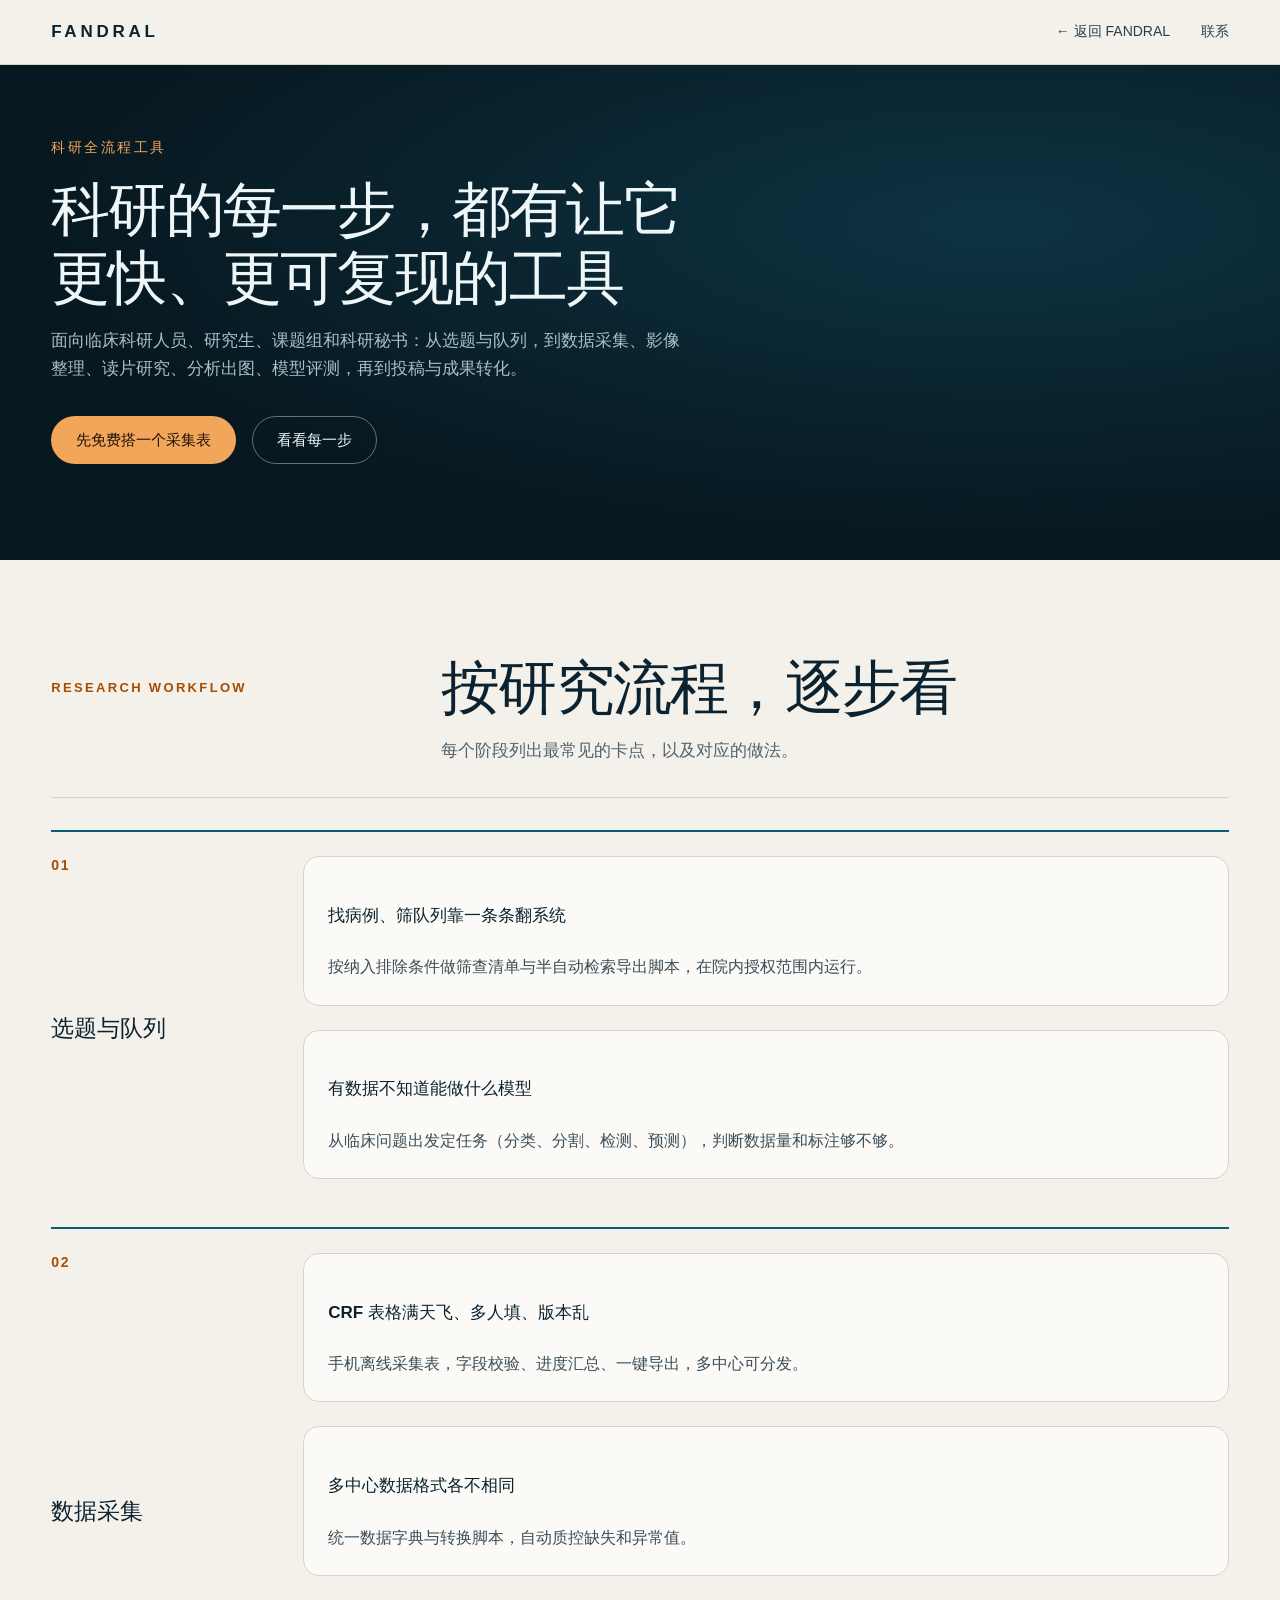
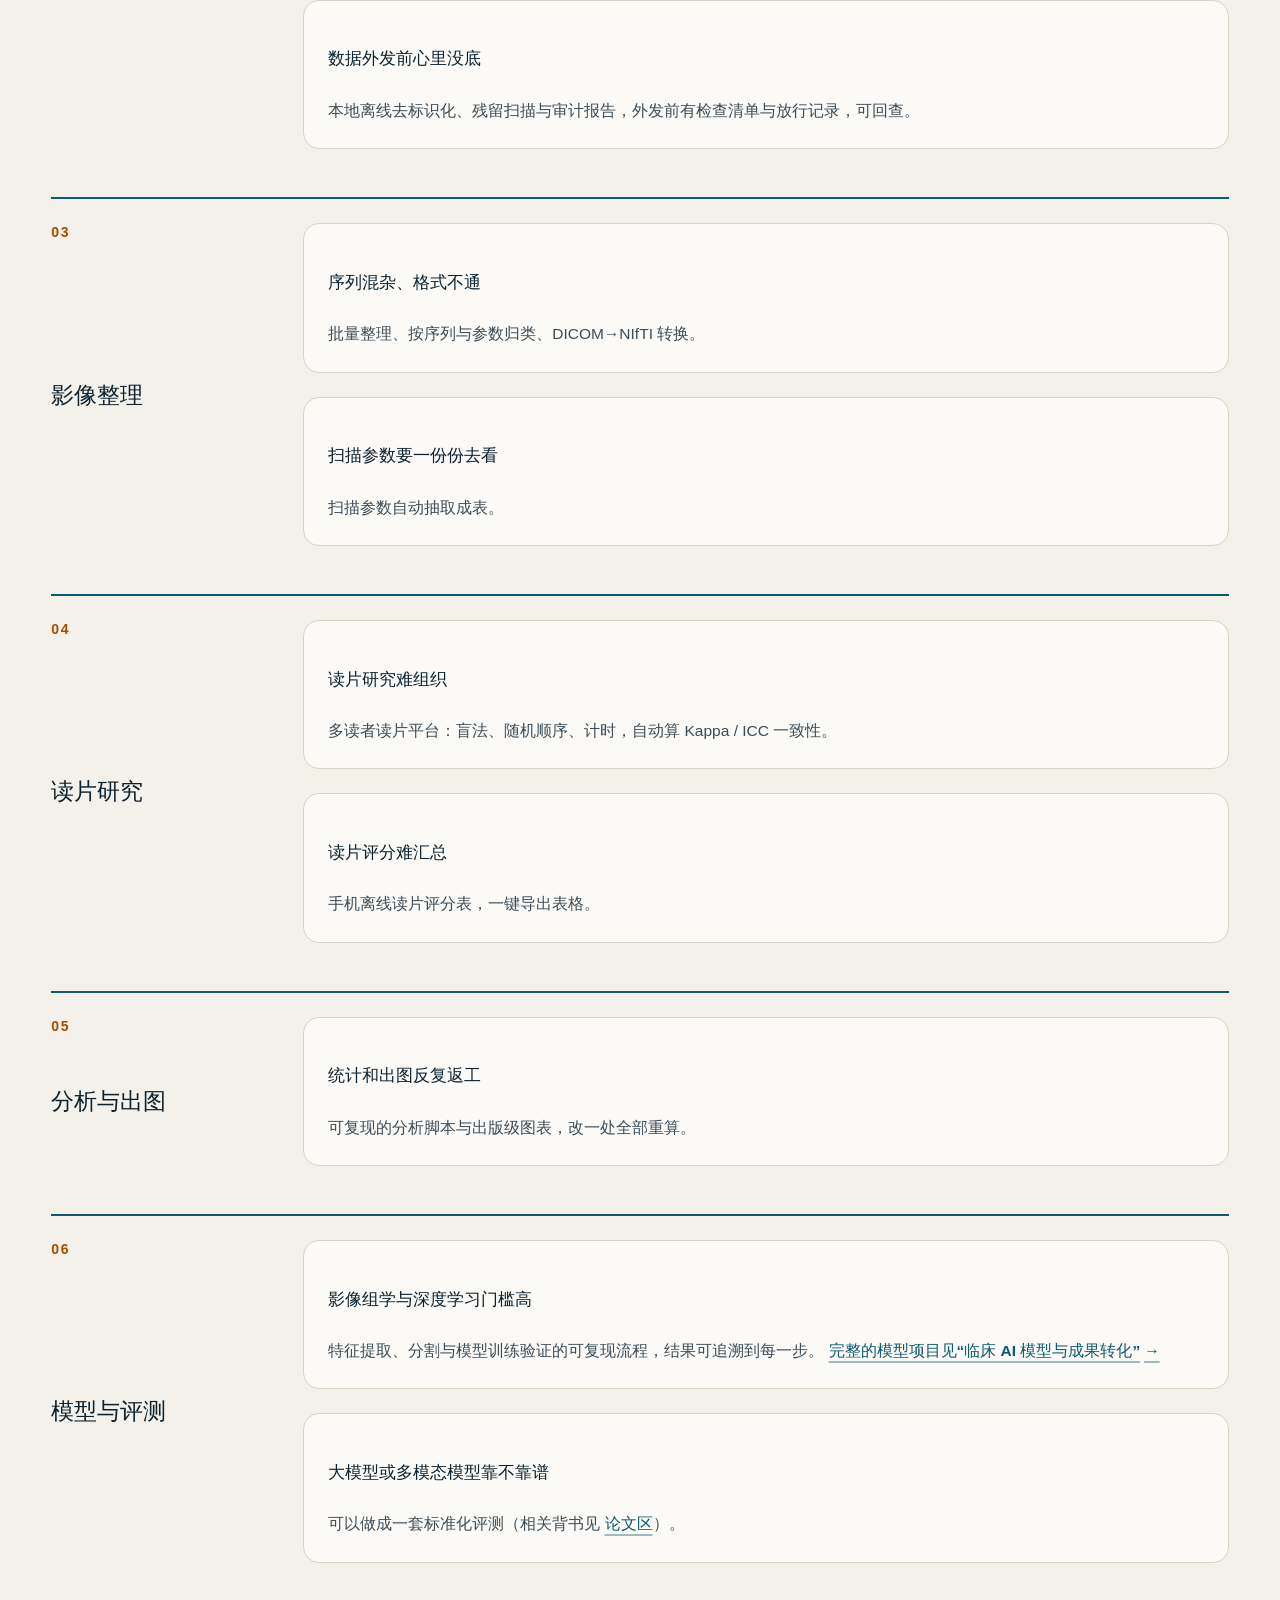
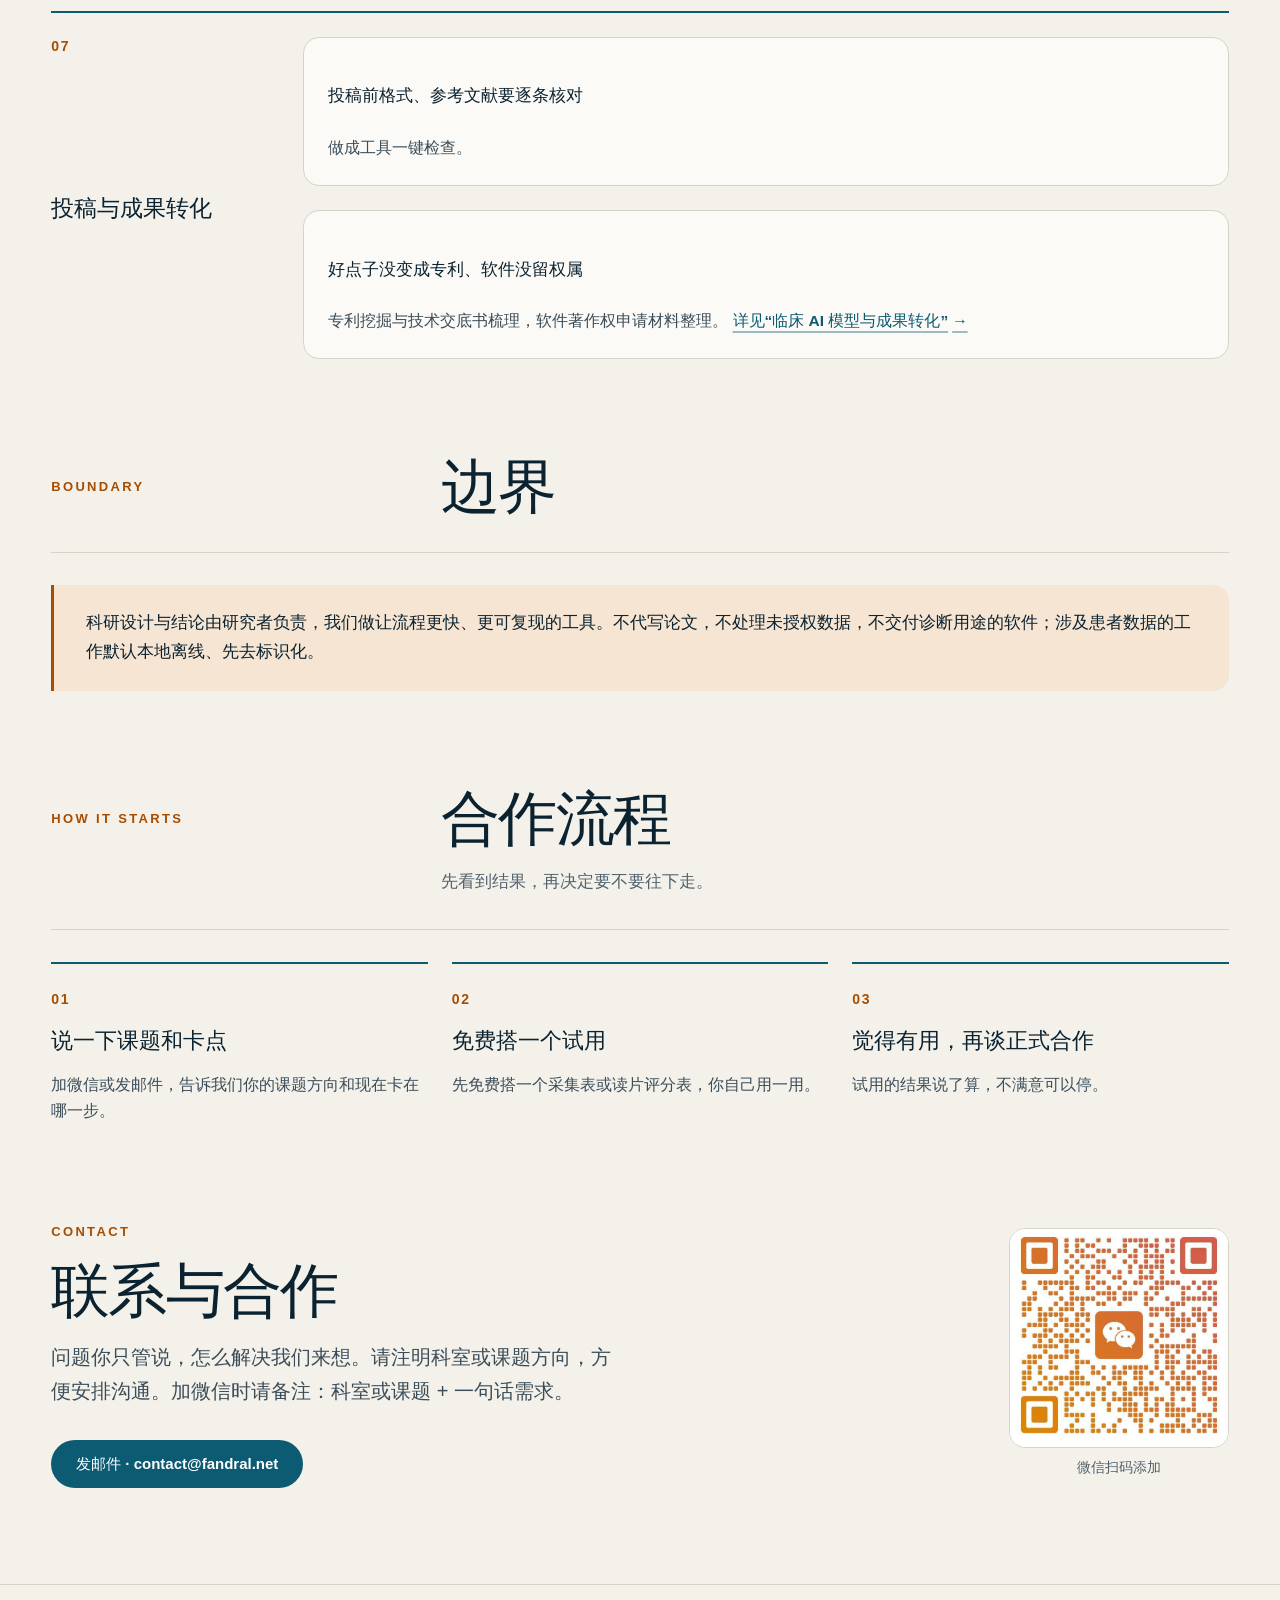
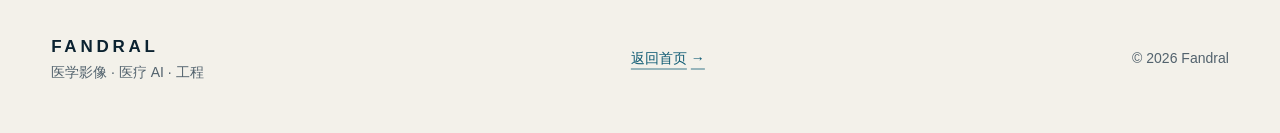
==== commit 00b59acb: "配置独立域名 fandral.net 并全站升级专属联系邮箱" ====
--- a/research/index.html
+++ b/research/index.html
@@ -13,8 +13,8 @@
     <meta property="og:title" content="科研全流程工具 | FANDRAL" />
     <meta property="og:description" content="让临床科研的每一步更快、更可复现。" />
     <meta property="og:type" content="website" />
-    <meta property="og:url" content="https://fandral2008.github.io/research/" />
-    <meta property="og:image" content="https://fandral2008.github.io/assets/og-fandral.png" />
+    <meta property="og:url" content="https://fandral.net/research/" />
+    <meta property="og:image" content="https://fandral.net/assets/og-fandral.png" />
     <meta name="twitter:card" content="summary_large_image" />
     <title>科研全流程工具 | FANDRAL</title>
     <link rel="icon" href="../assets/favicon.svg" type="image/svg+xml" />
@@ -136,7 +136,7 @@
           <p class="eyebrow">Contact</p>
           <h2 id="contact-title">联系与合作</h2>
           <p>问题你只管说，怎么解决我们来想。请注明科室或课题方向，方便安排沟通。加微信时请备注：科室或课题 + 一句话需求。</p>
-          <a class="button button-primary" href="mailto:1943@88.com">发邮件 · 1943@88.com</a>
+          <a class="button button-primary" href="mailto:contact@fandral.net">发邮件 · contact@fandral.net</a>
         </div>
         <figure class="contact-qr">
           <div class="qr-frame"><img src="../assets/wechat-qr.jpg" alt="微信二维码" width="820" height="1229" loading="lazy" /></div>
--- a/styles.css
+++ b/styles.css
@@ -389,6 +389,15 @@
   line-height: 1.35;
 }
 
+.hero-identity {
+  max-width: 24em;
+  margin-top: var(--s2);
+  color: var(--hero-line);
+  font-size: clamp(18px, 1.7vw, 24px);
+  font-weight: 600;
+  line-height: 1.45;
+}
+
 .hero-summary {
   max-width: 34em;
   margin-top: var(--s2);
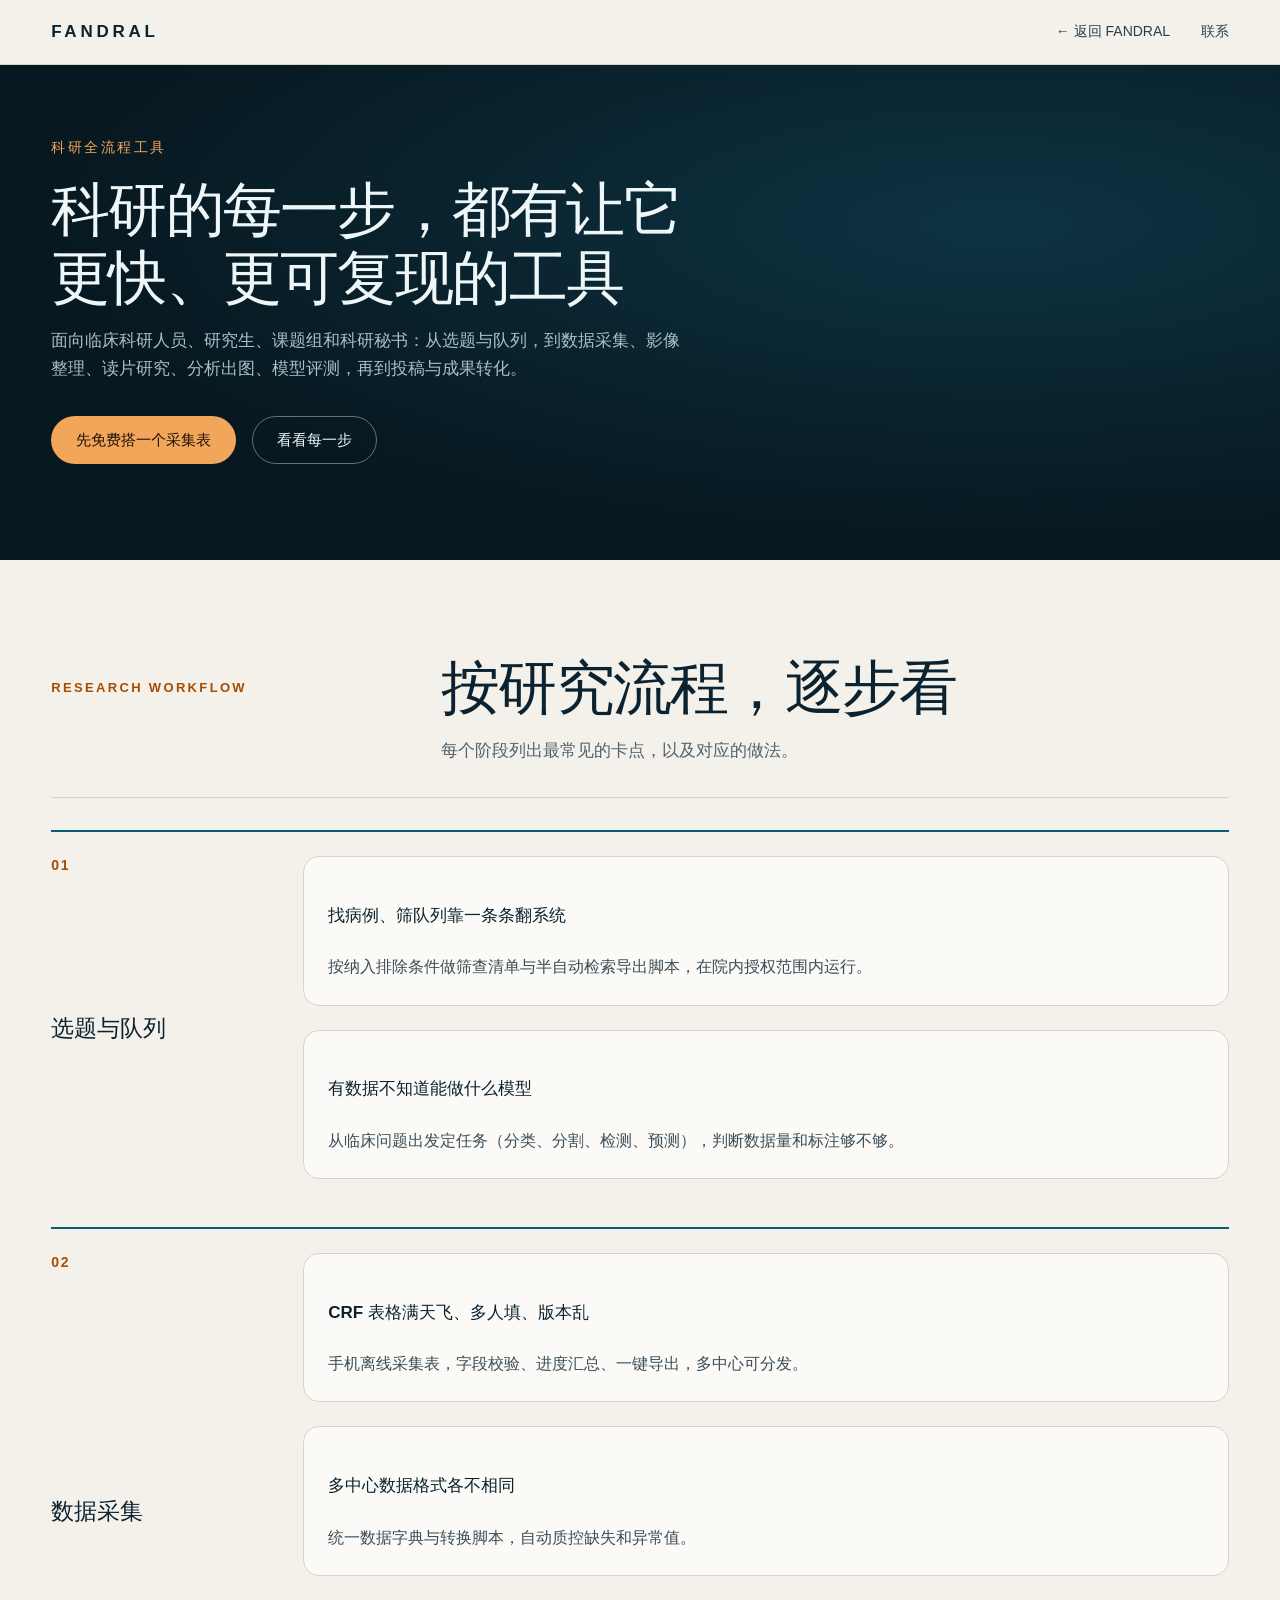
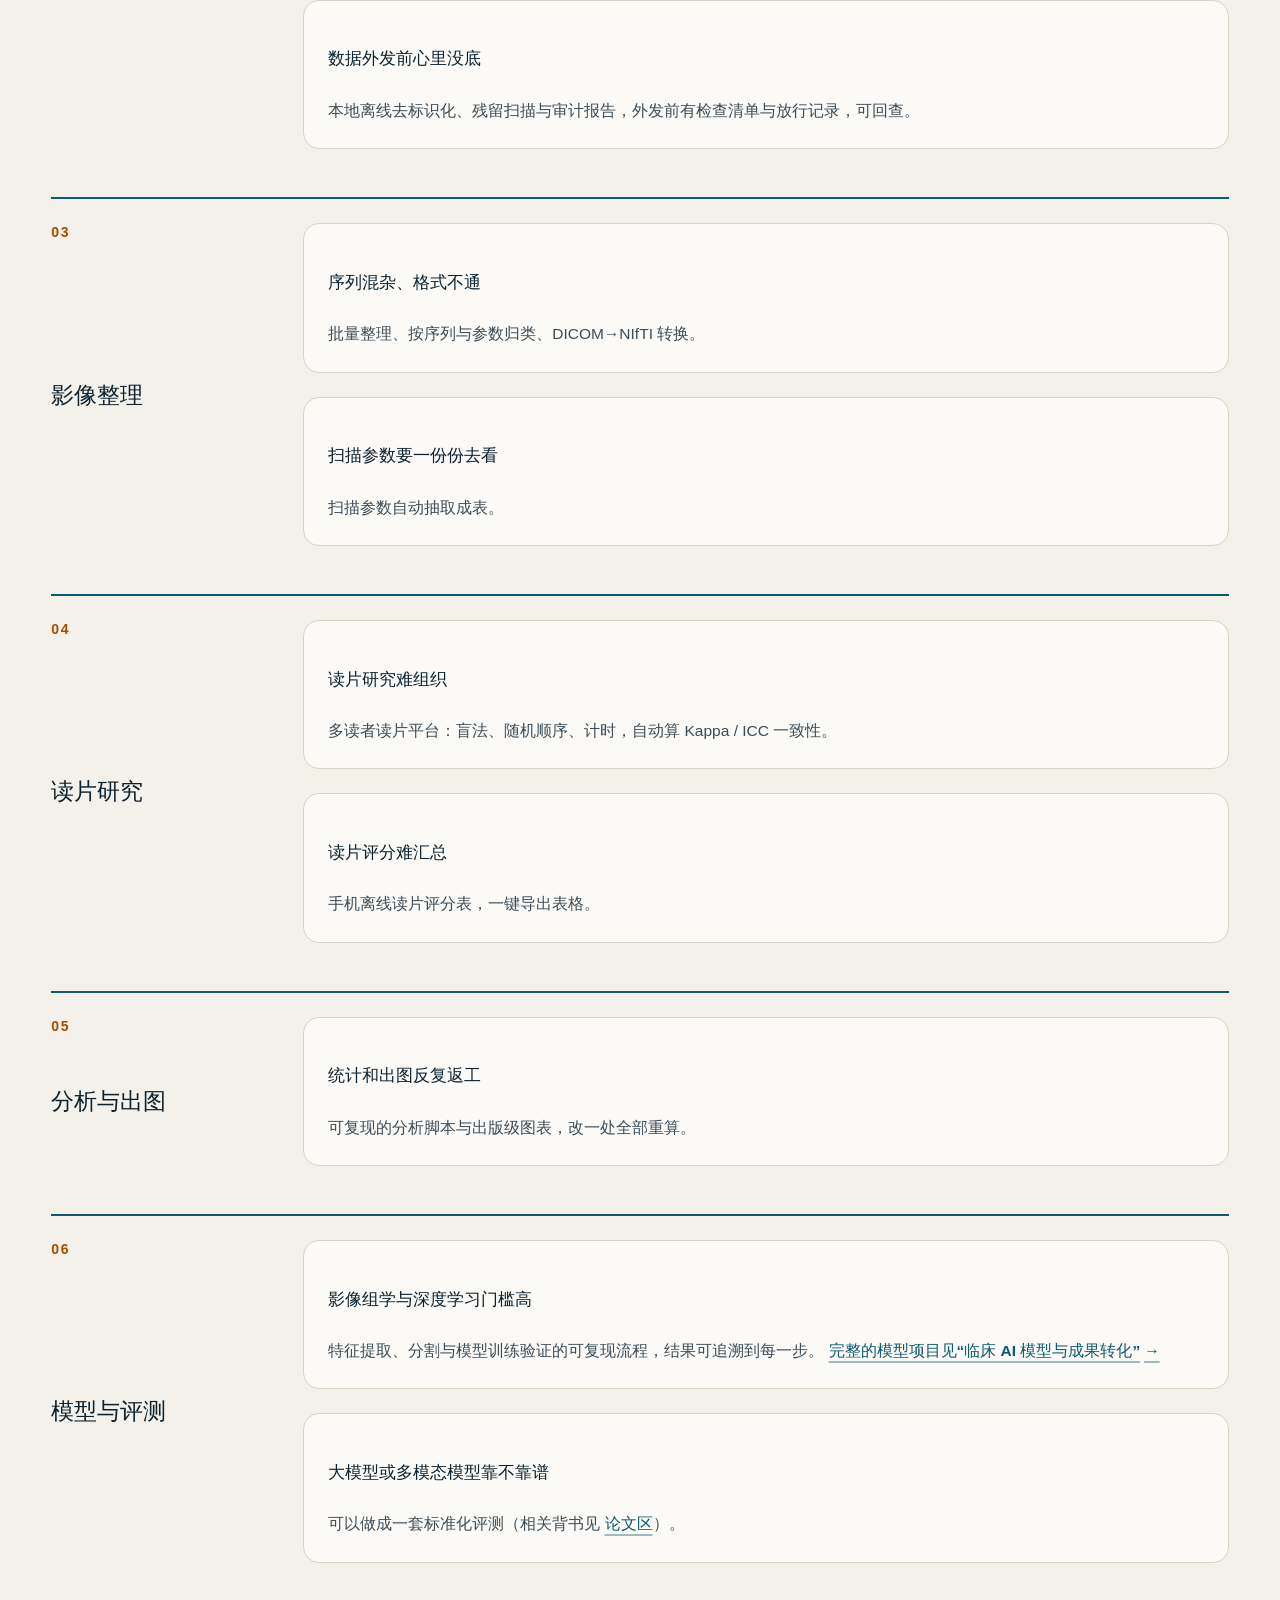
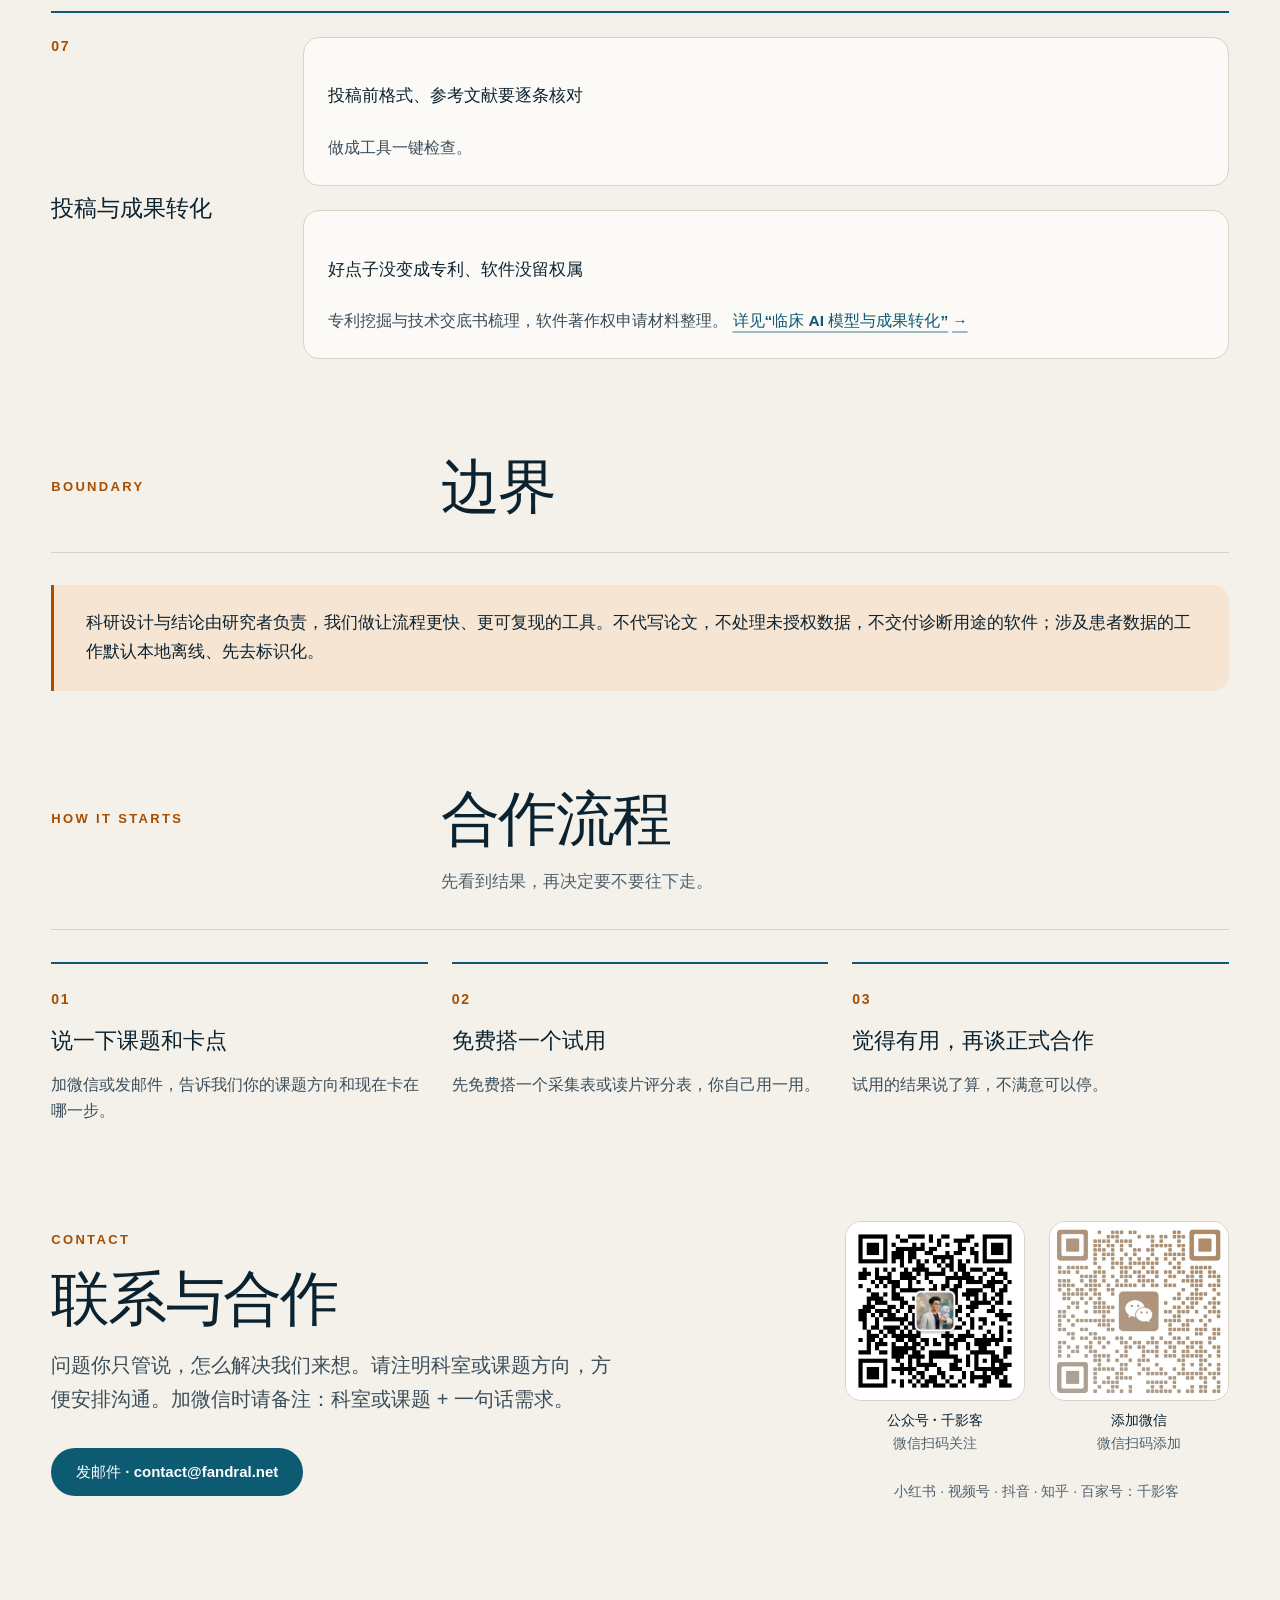
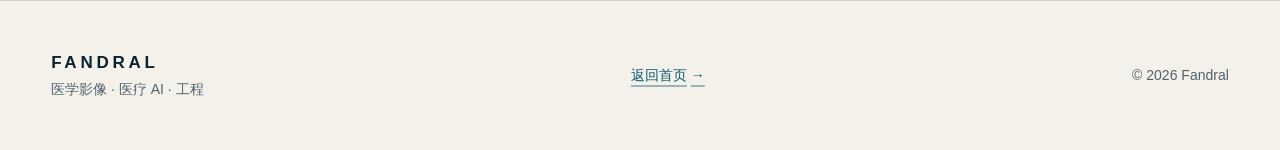
==== commit d5c72552: "联系区加公众号千影客关注码，作者微信码换为千影客" ====
--- a/research/index.html
+++ b/research/index.html
@@ -138,10 +138,17 @@
           <p>问题你只管说，怎么解决我们来想。请注明科室或课题方向，方便安排沟通。加微信时请备注：科室或课题 + 一句话需求。</p>
           <a class="button button-primary" href="mailto:contact@fandral.net">发邮件 · contact@fandral.net</a>
         </div>
-        <figure class="contact-qr">
-          <div class="qr-frame"><img src="../assets/wechat-qr.jpg" alt="微信二维码" width="820" height="1229" loading="lazy" /></div>
-          <figcaption><span class="qr-desktop">微信扫码添加</span><span class="qr-mobile">长按识别二维码</span></figcaption>
-        </figure>
+        <div class="contact-qrs">
+          <figure class="contact-qr">
+            <div class="qr-frame qr-plain"><img src="../assets/mp-qr.jpg" alt="公众号千影客二维码" width="430" height="430" loading="lazy" /></div>
+            <figcaption><strong>公众号 · 千影客</strong><span class="qr-desktop">微信扫码关注</span><span class="qr-mobile">长按识别关注</span></figcaption>
+          </figure>
+          <figure class="contact-qr">
+            <div class="qr-frame qr-plain"><img src="../assets/wechat-qr-qyk.jpg" alt="微信二维码" width="654" height="654" loading="lazy" /></div>
+            <figcaption><strong>添加微信</strong><span class="qr-desktop">微信扫码添加</span><span class="qr-mobile">长按识别二维码</span></figcaption>
+          </figure>
+          <p class="contact-follow">小红书 · 视频号 · 抖音 · 知乎 · 百家号：千影客</p>
+        </div>
       </section>
     </main>
 
--- a/styles.css
+++ b/styles.css
@@ -2165,3 +2165,52 @@
     grid-template-columns: minmax(0, 1fr);
   }
 }
+
+/* follow: official account beside the WeChat contact */
+.contact-qrs {
+  display: grid;
+  grid-template-columns: repeat(2, auto);
+  gap: var(--s3);
+  justify-content: end;
+}
+
+.contact-qrs .qr-frame {
+  width: 180px;
+  height: 180px;
+}
+
+.qr-frame.qr-plain img {
+  position: static;
+  width: 100%;
+  height: 100%;
+}
+
+.contact-qr figcaption strong {
+  display: block;
+  color: var(--ink);
+  font-weight: 600;
+}
+
+.contact-qr figcaption {
+  text-align: center;
+}
+
+.contact-follow {
+  grid-column: 1 / -1;
+  margin: 0;
+  color: var(--muted);
+  font-size: 14px;
+  text-align: center;
+}
+
+@media (max-width: 760px) {
+  .contact-qrs {
+    justify-content: start;
+    gap: var(--s2);
+  }
+
+  .contact-qrs .qr-frame {
+    width: 140px;
+    height: 140px;
+  }
+}
